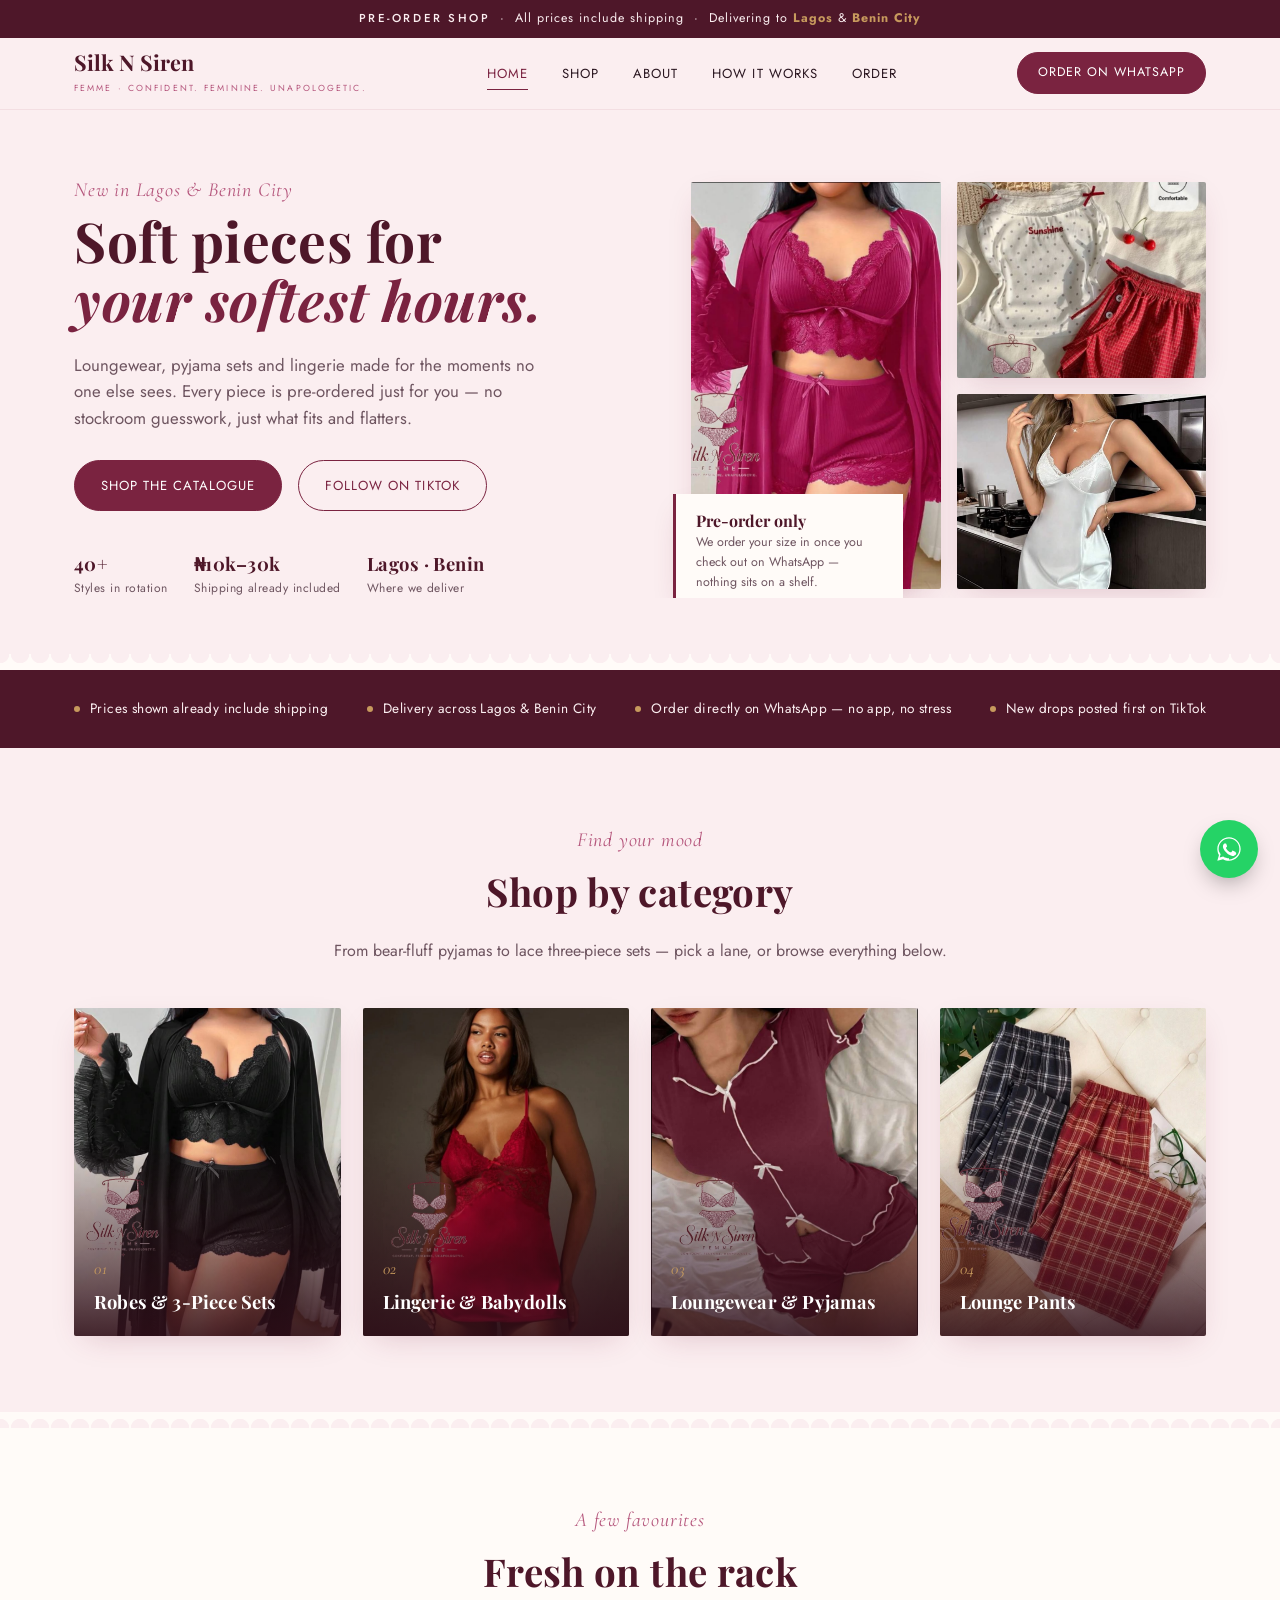
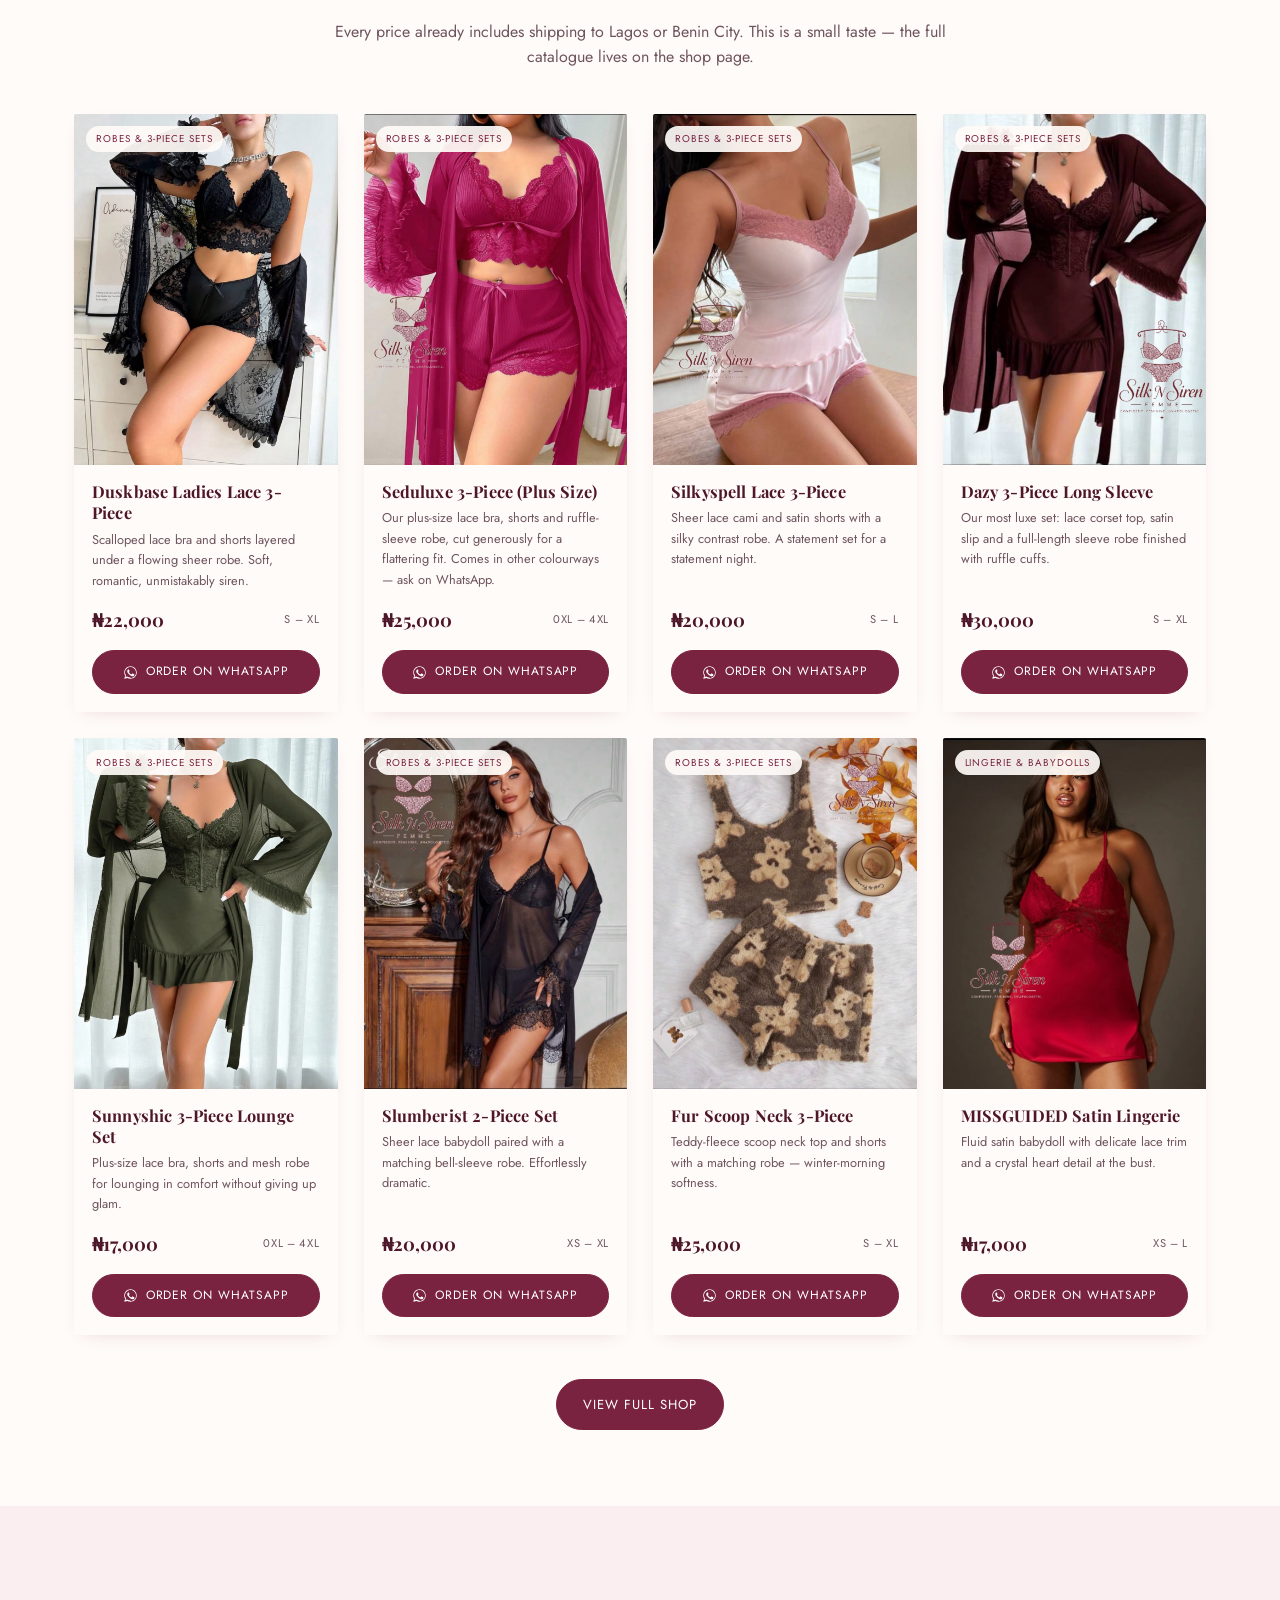
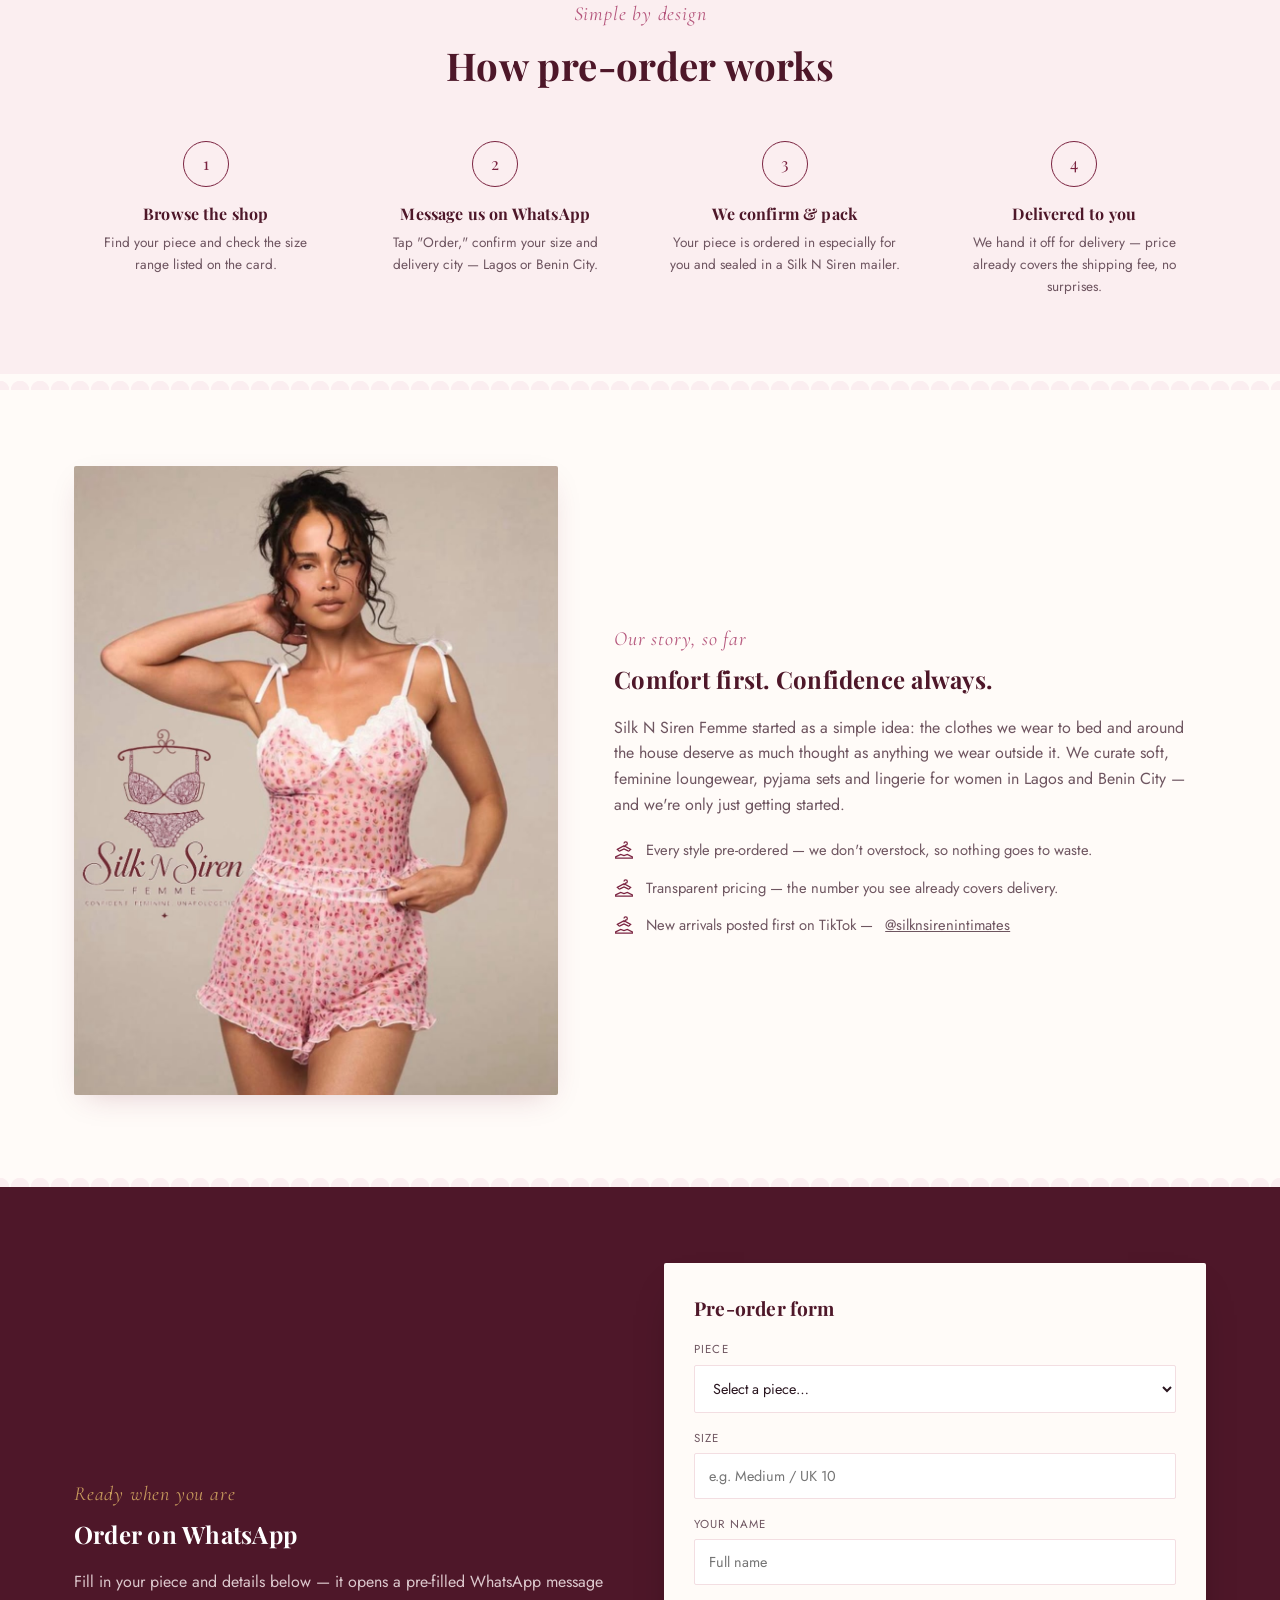
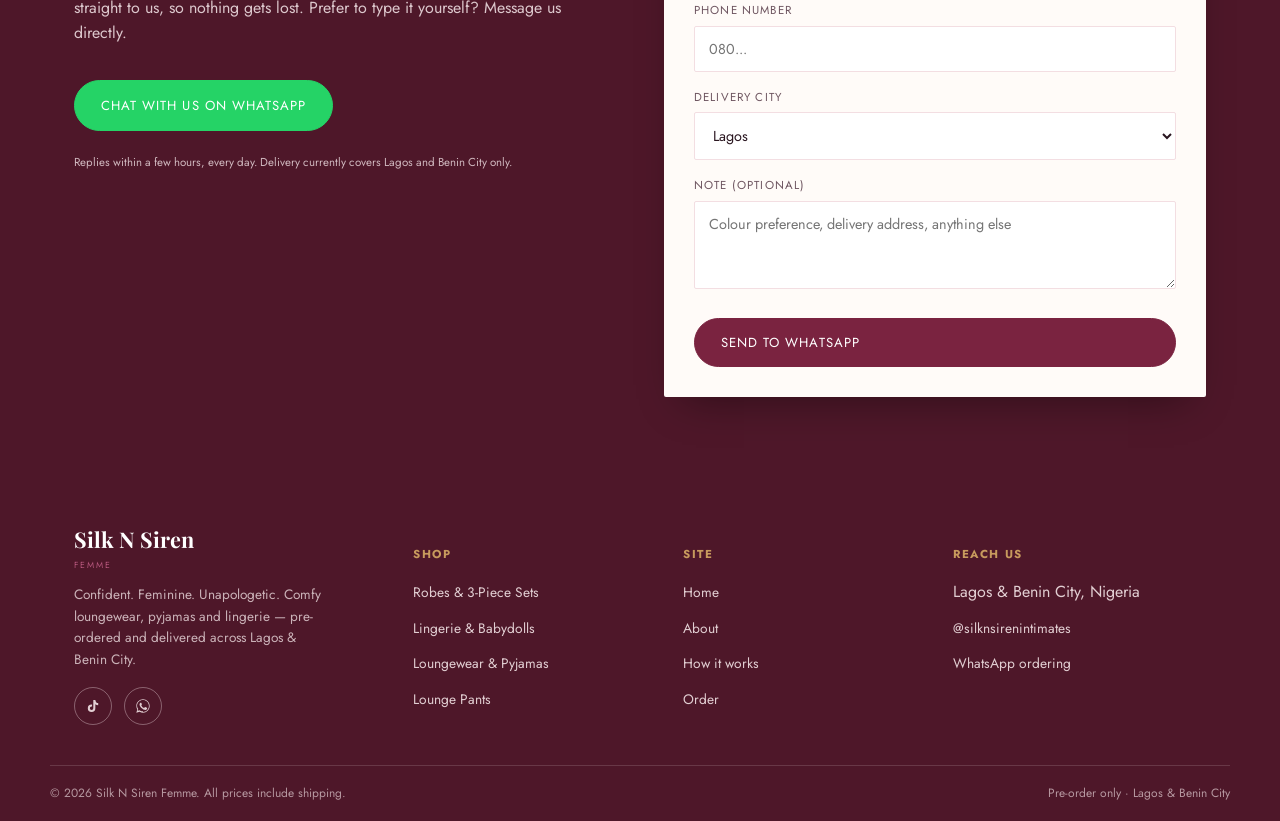
==== index.html @ eac515f8 "Add files via upload" ====
<!DOCTYPE html>
<html lang="en">
<head>
<meta charset="UTF-8">
<meta name="viewport" content="width=device-width, initial-scale=1.0">
<title>Silk N Siren Femme — Confident. Feminine. Unapologetic.</title>
<meta name="description" content="Pre-order comfy loungewear, pyjamas and lingerie, delivered across Lagos and Benin City. Prices include shipping.">
<link rel="icon" href="images/IMG-20260710-WA0148.jpg">
<link rel="stylesheet" href="styles.css">
</head>
<body>

<div class="notice-bar">
  <span class="tracked">Pre-order shop</span> &nbsp;·&nbsp; All prices include shipping &nbsp;·&nbsp; Delivering to <b>Lagos</b> &amp; <b>Benin City</b>
</div>

<header class="site">
  <nav class="nav">
    <a href="#home" class="brand">
      <span>
        <span class="brand-word">Silk N Siren</span>
        <span class="brand-sub">FEMME · CONFIDENT. FEMININE. UNAPOLOGETIC.</span>
      </span>
    </a>
    <button class="nav-toggle" id="nav-toggle" aria-label="Toggle menu">&#9776;</button>
    <div class="nav-links" id="nav-links">
      <a href="#home" class="active">Home</a>
      <a href="shop.html">Shop</a>
      <a href="#about">About</a>
      <a href="#how-it-works">How it works</a>
      <a href="#order">Order</a>
    </div>
    <a class="nav-cta" href="#order">Order on WhatsApp</a>
  </nav>
</header>

<main>

  <!-- ============ HERO ============ -->
  <section class="hero" id="home">
    <div class="container hero-grid">
      <div>
        <span class="eyebrow">New in Lagos &amp; Benin City</span>
        <h1>Soft pieces for<br><em>your softest hours.</em></h1>
        <p class="lede">Loungewear, pyjama sets and lingerie made for the moments no one else sees. Every piece is pre-ordered just for you — no stockroom guesswork, just what fits and flatters.</p>
        <div class="hero-ctas">
          <a href="shop.html" class="btn btn-primary">Shop the catalogue</a>
          <a href="https://www.tiktok.com/@silknsirenintimates" target="_blank" rel="noopener" class="btn btn-ghost">Follow on TikTok</a>
        </div>
        <div class="hero-badges">
          <div><strong>40+</strong>Styles in rotation</div>
          <div><strong>₦10k–30k</strong>Shipping already included</div>
          <div><strong>Lagos · Benin</strong>Where we deliver</div>
        </div>
      </div>
      <div class="hero-collage">
        <img class="tall" src="images/IMG-20260710-WA0076.jpg" alt="Silk N Siren Femme lace three-piece set">
        <img class="short" src="images/IMG-20260710-WA0086.jpg" alt="Cherry two-piece pyjama set">
        <img class="short" src="images/61082.jpg" alt="Satin lace babydoll">
        <div class="hero-tag"><b>Pre-order only</b>We order your size in once you check out on WhatsApp — nothing sits on a shelf.</div>
      </div>
    </div>
  </section>

  <div class="scallop on-cream" style="margin-top:56px;"></div>

  <!-- ============ TRUST STRIP ============ -->
  <div class="strip">
    <div class="container">
      <div class="strip-item"><span class="dot"></span> Prices shown already include shipping</div>
      <div class="strip-item"><span class="dot"></span> Delivery across Lagos &amp; Benin City</div>
      <div class="strip-item"><span class="dot"></span> Order directly on WhatsApp — no app, no stress</div>
      <div class="strip-item"><span class="dot"></span> New drops posted first on TikTok</div>
    </div>
  </div>

  <!-- ============ CATEGORY GRID ============ -->
  <section id="categories">
    <div class="container">
      <div class="section-head">
        <span class="eyebrow">Find your mood</span>
        <h2>Shop by category</h2>
        <p>From bear-fluff pyjamas to lace three-piece sets — pick a lane, or browse everything below.</p>
      </div>
      <div class="cat-grid">
        <a class="cat-card" href="shop.html#Robes%20%26%203-Piece%20Sets">
          <img src="images/IMG-20260710-WA0074.jpg" alt="Robes and three-piece sets">
          <div class="cat-card-label"><span class="eyebrow">01</span><h3>Robes &amp; 3-Piece Sets</h3></div>
        </a>
        <a class="cat-card" href="shop.html#Lingerie%20%26%20Babydolls">
          <img src="images/61079.jpg" alt="Lingerie and babydolls">
          <div class="cat-card-label"><span class="eyebrow">02</span><h3>Lingerie &amp; Babydolls</h3></div>
        </a>
        <a class="cat-card" href="shop.html#Loungewear%20%26%20Pyjama%20Sets">
          <img src="images/IMG-20260710-WA0132.jpg" alt="Loungewear and pyjama sets">
          <div class="cat-card-label"><span class="eyebrow">03</span><h3>Loungewear &amp; Pyjamas</h3></div>
        </a>
        <a class="cat-card" href="shop.html#Lounge%20Pants">
          <img src="images/IMG-20260710-WA0119.jpg" alt="Lounge pants">
          <div class="cat-card-label"><span class="eyebrow">04</span><h3>Lounge Pants</h3></div>
        </a>
      </div>
    </div>
  </section>

  <div class="scallop on-cream flip"></div>

  <!-- ============ SHOP PREVIEW ============ -->
  <section id="shop" style="background:var(--cream);">
    <div class="container">
      <div class="section-head">
        <span class="eyebrow">A few favourites</span>
        <h2>Fresh on the rack</h2>
        <p>Every price already includes shipping to Lagos or Benin City. This is a small taste — the full catalogue lives on the shop page.</p>
      </div>
      <div class="grid" id="shop-grid" data-limit="8"></div>
      <div style="text-align:center; margin-top:44px;">
        <a href="shop.html" class="btn btn-primary">View full shop</a>
      </div>
    </div>
  </section>

  <div class="scallop on-blush"></div>

  <!-- ============ HOW IT WORKS ============ -->
  <section id="how-it-works">
    <div class="container">
      <div class="section-head">
        <span class="eyebrow">Simple by design</span>
        <h2>How pre-order works</h2>
      </div>
      <div class="steps">
        <div class="step">
          <div class="step-num">1</div>
          <h3>Browse the shop</h3>
          <p>Find your piece and check the size range listed on the card.</p>
        </div>
        <div class="step">
          <div class="step-num">2</div>
          <h3>Message us on WhatsApp</h3>
          <p>Tap "Order," confirm your size and delivery city — Lagos or Benin City.</p>
        </div>
        <div class="step">
          <div class="step-num">3</div>
          <h3>We confirm &amp; pack</h3>
          <p>Your piece is ordered in especially for you and sealed in a Silk N Siren mailer.</p>
        </div>
        <div class="step">
          <div class="step-num">4</div>
          <h3>Delivered to you</h3>
          <p>We hand it off for delivery — price already covers the shipping fee, no surprises.</p>
        </div>
      </div>
    </div>
  </section>

  <div class="scallop on-cream flip"></div>

  <!-- ============ ABOUT ============ -->
  <section id="about" style="background:var(--cream);">
    <div class="container about-grid">
      <img src="images/IMG-20260710-WA0088.jpg" alt="Silk N Siren Femme model">
      <div>
        <span class="eyebrow">Our story, so far</span>
        <h2>Comfort first. Confidence always.</h2>
        <p style="color:var(--ink-soft);">Silk N Siren Femme started as a simple idea: the clothes we wear to bed and around the house deserve as much thought as anything we wear outside it. We curate soft, feminine loungewear, pyjama sets and lingerie for women in Lagos and Benin City — and we're only just getting started.</p>
        <ul class="about-list">
          <li><svg class="hanger" viewBox="0 0 24 24" fill="none" stroke="currentColor" stroke-width="1.5"><path d="M12 3a2 2 0 1 1 2 2c0 1-2 1.2-2 2.4M4 10l8-4.4L20 10l-1.6 1.6c-.4.4-1 .5-1.5.3L12 9.5l-4.9 2.4c-.5.2-1.1.1-1.5-.3L4 10Z"/><path d="M2 19l6-3 4 1.4L16 16l6 3v1.5H2Z"/></svg>Every style pre-ordered — we don't overstock, so nothing goes to waste.</li>
          <li><svg class="hanger" viewBox="0 0 24 24" fill="none" stroke="currentColor" stroke-width="1.5"><path d="M12 3a2 2 0 1 1 2 2c0 1-2 1.2-2 2.4M4 10l8-4.4L20 10l-1.6 1.6c-.4.4-1 .5-1.5.3L12 9.5l-4.9 2.4c-.5.2-1.1.1-1.5-.3L4 10Z"/><path d="M2 19l6-3 4 1.4L16 16l6 3v1.5H2Z"/></svg>Transparent pricing — the number you see already covers delivery.</li>
          <li><svg class="hanger" viewBox="0 0 24 24" fill="none" stroke="currentColor" stroke-width="1.5"><path d="M12 3a2 2 0 1 1 2 2c0 1-2 1.2-2 2.4M4 10l8-4.4L20 10l-1.6 1.6c-.4.4-1 .5-1.5.3L12 9.5l-4.9 2.4c-.5.2-1.1.1-1.5-.3L4 10Z"/><path d="M2 19l6-3 4 1.4L16 16l6 3v1.5H2Z"/></svg>New arrivals posted first on TikTok — <a href="https://www.tiktok.com/@silknsirenintimates" target="_blank" rel="noopener" style="text-decoration:underline;">@silknsirenintimates</a></li>
        </ul>
      </div>
    </div>
  </section>

  <div class="scallop on-cream flip"></div>

  <!-- ============ ORDER / WHATSAPP ============ -->
  <section id="order" class="order-section">
    <div class="container order-grid">
      <div>
        <span class="eyebrow">Ready when you are</span>
        <h2>Order on WhatsApp</h2>
        <p>Fill in your piece and details below — it opens a pre-filled WhatsApp message straight to us, so nothing gets lost. Prefer to type it yourself? Message us directly.</p>
        <a class="btn btn-primary" style="margin-top:18px; background:#25D366; border-color:#25D366;" target="_blank" rel="noopener" href="#order" data-wa-cta>Chat with us on WhatsApp</a>
        <p class="order-note" style="color:rgba(251,238,240,.75); margin-top:22px;">Replies within a few hours, every day. Delivery currently covers Lagos and Benin City only.</p>
      </div>

      <div class="order-card">
        <h3>Pre-order form</h3>
        <form id="order-form" class="order-form">
          <label for="order-product">Piece</label>
          <select id="order-product" name="product"></select>

          <label for="order-size">Size</label>
          <input type="text" id="order-size" name="size" placeholder="e.g. Medium / UK 10">

          <label for="order-name">Your name</label>
          <input type="text" id="order-name" name="name" placeholder="Full name" required>

          <label for="order-phone">Phone number</label>
          <input type="tel" id="order-phone" name="phone" placeholder="080..." required>

          <label for="order-city">Delivery city</label>
          <select id="order-city" name="city">
            <option value="Lagos">Lagos</option>
            <option value="Benin City">Benin City</option>
          </select>

          <label for="order-note">Note (optional)</label>
          <textarea id="order-note" name="note" placeholder="Colour preference, delivery address, anything else"></textarea>

          <button type="submit" class="btn btn-primary">Send to WhatsApp</button>
        </form>
      </div>
    </div>
  </section>

</main>

<footer>
  <div class="container footer-grid">
    <div class="footer-brand">
      <span class="brand-word">Silk N Siren</span>
      <span class="brand-sub">FEMME</span>
      <p>Confident. Feminine. Unapologetic. Comfy loungewear, pyjamas and lingerie — pre-ordered and delivered across Lagos &amp; Benin City.</p>
      <div class="social-row">
        <a href="https://www.tiktok.com/@silknsirenintimates" target="_blank" rel="noopener" aria-label="TikTok">
          <svg width="16" height="16" viewBox="0 0 24 24" fill="currentColor"><path d="M16.6 5.82s.51.5 0 0A4.278 4.278 0 0 1 15.54 3h-3.09v12.4a2.59 2.59 0 1 1-2.59-2.59c.26 0 .51.03.75.1V9.79a5.7 5.7 0 0 0-.75-.05A5.65 5.65 0 0 0 4.21 15.39 5.65 5.65 0 0 0 9.86 21a5.65 5.65 0 0 0 5.65-5.61V9.4a7.325 7.325 0 0 0 4.28 1.37V7.68s-2.4.13-3.19-1.86z"/></svg>
        </a>
        <a href="#order" aria-label="WhatsApp">
          <svg width="16" height="16" viewBox="0 0 24 24" fill="currentColor"><path d="M17.5 14.4c-.3-.1-1.7-.8-2-1-.3-.1-.5-.1-.6.1-.2.3-.7 1-.9 1.2-.2.2-.3.2-.6.1-.3-.1-1.2-.4-2.3-1.4-.9-.8-1.4-1.7-1.6-2-.2-.3 0-.5.1-.6.1-.1.3-.3.4-.5.1-.1.2-.3.3-.4.1-.2 0-.4 0-.5C10.2 9.2 9.8 8 9.6 7.6c-.2-.4-.4-.4-.6-.4h-.5c-.2 0-.5.1-.7.3-.3.3-1 1-1 2.4s1 2.8 1.1 3c.1.2 2 3 4.8 4.3.7.3 1.2.5 1.6.6.7.2 1.3.2 1.8.1.5-.1 1.7-.7 1.9-1.3.2-.6.2-1.1.2-1.2-.1-.1-.3-.2-.5-.3z"/><path d="M12 2C6.5 2 2 6.5 2 12c0 1.9.5 3.6 1.4 5.2L2 22l4.9-1.3C8.4 21.6 10.1 22 12 22c5.5 0 10-4.5 10-10S17.5 2 12 2zm0 18c-1.7 0-3.3-.5-4.7-1.3l-.3-.2-3 .8.8-2.9-.2-.3C3.6 14.7 3.1 13.4 3.1 12c0-4.9 4-8.9 8.9-8.9s8.9 4 8.9 8.9-4 8.9-8.9 8.9z"/></svg>
        </a>
      </div>
    </div>
    <div>
      <h4>Shop</h4>
      <ul>
        <li><a href="shop.html#Robes%20%26%203-Piece%20Sets">Robes &amp; 3-Piece Sets</a></li>
        <li><a href="shop.html#Lingerie%20%26%20Babydolls">Lingerie &amp; Babydolls</a></li>
        <li><a href="shop.html#Loungewear%20%26%20Pyjama%20Sets">Loungewear &amp; Pyjamas</a></li>
        <li><a href="shop.html#Lounge%20Pants">Lounge Pants</a></li>
      </ul>
    </div>
    <div>
      <h4>Site</h4>
      <ul>
        <li><a href="#home">Home</a></li>
        <li><a href="#about">About</a></li>
        <li><a href="#how-it-works">How it works</a></li>
        <li><a href="#order">Order</a></li>
      </ul>
    </div>
    <div>
      <h4>Reach us</h4>
      <ul>
        <li>Lagos &amp; Benin City, Nigeria</li>
        <li><a href="https://www.tiktok.com/@silknsirenintimates" target="_blank" rel="noopener">@silknsirenintimates</a></li>
        <li><a href="#order">WhatsApp ordering</a></li>
      </ul>
    </div>
  </div>
  <div class="container footer-bottom">
    <span>© <span class="year"></span> Silk N Siren Femme. All prices include shipping.</span>
    <span>Pre-order only · Lagos &amp; Benin City</span>
  </div>
</footer>

<a class="wa-float" href="#order" target="_blank" rel="noopener" aria-label="Chat on WhatsApp" id="wa-float" data-wa-cta>
  <svg viewBox="0 0 24 24" fill="currentColor"><path d="M17.5 14.4c-.3-.1-1.7-.8-2-1-.3-.1-.5-.1-.6.1-.2.3-.7 1-.9 1.2-.2.2-.3.2-.6.1-.3-.1-1.2-.4-2.3-1.4-.9-.8-1.4-1.7-1.6-2-.2-.3 0-.5.1-.6.1-.1.3-.3.4-.5.1-.1.2-.3.3-.4.1-.2 0-.4 0-.5C10.2 9.2 9.8 8 9.6 7.6c-.2-.4-.4-.4-.6-.4h-.5c-.2 0-.5.1-.7.3-.3.3-1 1-1 2.4s1 2.8 1.1 3c.1.2 2 3 4.8 4.3.7.3 1.2.5 1.6.6.7.2 1.3.2 1.8.1.5-.1 1.7-.7 1.9-1.3.2-.6.2-1.1.2-1.2-.1-.1-.3-.2-.5-.3z"/><path d="M12 2C6.5 2 2 6.5 2 12c0 1.9.5 3.6 1.4 5.2L2 22l4.9-1.3C8.4 21.6 10.1 22 12 22c5.5 0 10-4.5 10-10S17.5 2 12 2zm0 18c-1.7 0-3.3-.5-4.7-1.3l-.3-.2-3 .8.8-2.9-.2-.3C3.6 14.7 3.1 13.4 3.1 12c0-4.9 4-8.9 8.9-8.9s8.9 4 8.9 8.9-4 8.9-8.9 8.9z"/></svg>
</a>

<script src="data.js"></script>
<script src="script.js"></script>
</body>
</html>
---- styles.css ----
/* ===========================================================
   Silk N Siren Femme — Design tokens
   Colour:  --wine (deep brand burgundy), --wine-light (accent),
            --blush (page bg), --cream (card bg), --ink (text)
   Type:    'Playfair Display' (serif display), 'Jost' (sans body),
            'Cormorant Garamond' italic (eyebrow / accent)
   Signature: scalloped lace-edge divider + hanger bullet, echoing
              the lace trim on the garments themselves.
   =========================================================== */

@import url('https://fonts.googleapis.com/css2?family=Playfair+Display:ital,wght@0,500;0,600;0,700;1,500&family=Cormorant+Garamond:ital@1&family=Jost:wght@300;400;500;600&display=swap');

:root{
  --wine: #7A2340;
  --wine-deep: #4E1729;
  --wine-light: #B5567C;
  --blush: #FBEEF0;
  --blush-deep: #F3DEE2;
  --cream: #FFFBF8;
  --ink: #2A1620;
  --ink-soft: #6E5560;
  --gold: #C79A5D;
  --radius: 2px;
  --shadow: 0 10px 30px -12px rgba(122,35,64,0.25);
}

*{box-sizing:border-box;}
html{scroll-behavior:smooth;}
body{
  margin:0;
  background:var(--blush);
  color:var(--ink);
  font-family:'Jost', sans-serif;
  font-weight:400;
  line-height:1.6;
  -webkit-font-smoothing:antialiased;
}

h1,h2,h3,.serif{
  font-family:'Playfair Display', serif;
  color:var(--wine-deep);
  margin:0 0 .4em;
  letter-spacing:.01em;
}

.eyebrow{
  font-family:'Cormorant Garamond', serif;
  font-style:italic;
  font-size:1.25rem;
  color:var(--wine-light);
  letter-spacing:.04em;
  margin-bottom:.25em;
  display:block;
}

.tracked{
  text-transform:uppercase;
  letter-spacing:.22em;
  font-size:.72rem;
  font-weight:500;
}

a{color:inherit;text-decoration:none;}
img{max-width:100%;display:block;}
button{font-family:inherit;cursor:pointer;}

.container{
  max-width:1180px;
  margin:0 auto;
  padding:0 24px;
}

/* -------------------- scalloped divider (signature element) -------------------- */
.scallop{
  width:100%;
  height:16px;
  background-image: radial-gradient(circle at 10px 0, transparent 9px, var(--wine) 9.5px);
  background-size: 20px 20px;
  background-repeat: repeat-x;
  background-position: center top;
}
.scallop.flip{transform:rotate(180deg);}
.scallop.on-blush{background-image: radial-gradient(circle at 10px 0, transparent 9px, var(--blush) 9.5px);}
.scallop.on-cream{background-image: radial-gradient(circle at 10px 0, transparent 9px, var(--cream) 9.5px);}
.scallop.on-wine{background-image: radial-gradient(circle at 10px 0, transparent 9px, var(--wine-deep) 9.5px);}

/* -------------------- top notice bar -------------------- */
.notice-bar{
  background:var(--wine-deep);
  color:var(--blush);
  text-align:center;
  padding:9px 16px;
  font-size:.78rem;
  letter-spacing:.08em;
}
.notice-bar b{color:var(--gold);}

/* -------------------- nav -------------------- */
header.site{
  position:sticky; top:0; z-index:50;
  background:rgba(251,238,240,0.92);
  backdrop-filter: blur(8px);
  border-bottom:1px solid var(--blush-deep);
}
.nav{
  display:flex; align-items:center; justify-content:space-between;
  padding:14px 24px;
  max-width:1180px; margin:0 auto;
}
.brand{display:flex; align-items:center; gap:10px;}
.brand-mark{width:38px;height:38px;}
.brand-word{font-family:'Playfair Display', serif; font-weight:700; font-size:1.35rem; color:var(--wine-deep); line-height:1;}
.brand-sub{display:block; font-family:'Jost'; font-size:.55rem; letter-spacing:.24em; color:var(--wine-light); margin-top:2px;}

.nav-links{display:flex; gap:34px; align-items:center;}
.nav-links a{
  font-size:.82rem; letter-spacing:.08em; text-transform:uppercase;
  color:var(--ink); position:relative; padding:4px 0;
}
.nav-links a::after{
  content:""; position:absolute; left:0; bottom:-2px; width:0; height:1px;
  background:var(--wine); transition:width .25s ease;
}
.nav-links a:hover::after,.nav-links a.active::after{width:100%;}
.nav-links a.active{color:var(--wine);}

.nav-cta{
  background:var(--wine); color:#fff; padding:10px 20px;
  border-radius:999px; font-size:.78rem; letter-spacing:.08em; text-transform:uppercase;
  border:1px solid var(--wine); transition:background .2s, color .2s;
}
.nav-cta:hover{background:var(--wine-deep);}

.nav-toggle{display:none; background:none; border:0; font-size:1.5rem; color:var(--wine-deep);}

@media (max-width:900px){
  .nav-links{
    position:fixed; inset:64px 0 auto 0; background:var(--cream);
    flex-direction:column; padding:24px; gap:18px;
    box-shadow:0 12px 24px -12px rgba(0,0,0,.2);
    transform:translateY(-130%); transition:transform .3s ease; border-bottom:1px solid var(--blush-deep);
  }
  .nav-links.open{transform:translateY(0);}
  .nav-cta{display:none;}
  .nav-toggle{display:block;}
}

/* -------------------- hero -------------------- */
.hero{
  position:relative;
  padding:64px 0 0;
  overflow:hidden;
}
.hero-grid{
  display:grid; grid-template-columns:1.05fr .95fr; gap:48px; align-items:center;
}
.hero h1{
  font-size:clamp(2.4rem, 4.3vw, 3.6rem);
  line-height:1.08;
}
.hero h1 em{color:var(--wine); font-style:italic;}
.hero p.lede{
  color:var(--ink-soft); font-size:1.05rem; max-width:46ch; margin:18px 0 28px;
}
.hero-ctas{display:flex; gap:16px; flex-wrap:wrap;}
.btn{
  display:inline-flex; align-items:center; gap:8px;
  padding:14px 26px; border-radius:999px; font-size:.82rem;
  letter-spacing:.08em; text-transform:uppercase; border:1px solid var(--wine);
  transition:all .2s ease;
}
.btn-primary{background:var(--wine); color:#fff;}
.btn-primary:hover{background:var(--wine-deep); border-color:var(--wine-deep);}
.btn-ghost{background:transparent; color:var(--wine);}
.btn-ghost:hover{background:var(--wine); color:#fff;}

.hero-badges{display:flex; gap:26px; margin-top:38px; flex-wrap:wrap;}
.hero-badges div{font-size:.75rem; color:var(--ink-soft); letter-spacing:.04em;}
.hero-badges strong{display:block; font-family:'Playfair Display'; color:var(--wine-deep); font-size:1.15rem;}

.hero-collage{
  position:relative; display:grid; grid-template-columns:1fr 1fr; gap:16px;
}
.hero-collage img{
  width:100%; height:100%; object-fit:cover; border-radius:2px;
  box-shadow:var(--shadow);
}
.hero-collage .tall{grid-row:span 2; aspect-ratio:3/4.1;}
.hero-collage .short{aspect-ratio:3/2.35;}
.hero-tag{
  position:absolute; bottom:-18px; left:-18px; background:var(--cream);
  padding:14px 20px; box-shadow:var(--shadow); max-width:230px;
  font-size:.78rem; color:var(--ink-soft); border-left:3px solid var(--wine);
}
.hero-tag b{display:block; color:var(--wine-deep); font-family:'Playfair Display'; font-size:1rem;}

/* -------------------- section shell -------------------- */
section{padding:76px 0;}
.section-head{text-align:center; max-width:640px; margin:0 auto 44px;}
.section-head h2{font-size:clamp(1.8rem,3vw,2.4rem);}
.section-head p{color:var(--ink-soft);}

/* -------------------- strip / trust bar -------------------- */
.strip{
  background:var(--wine-deep); color:var(--blush); padding:28px 0;
}
.strip .container{
  display:flex; justify-content:space-between; flex-wrap:wrap; gap:18px;
}
.strip-item{display:flex; align-items:center; gap:10px; font-size:.85rem; letter-spacing:.03em;}
.strip-item .dot{width:6px;height:6px;background:var(--gold); border-radius:50%; flex:none;}

/* -------------------- category cards (home) -------------------- */
.cat-grid{
  display:grid; grid-template-columns:repeat(4,1fr); gap:22px;
}
.cat-card{
  position:relative; border-radius:2px; overflow:hidden; aspect-ratio:3/3.7;
  box-shadow:var(--shadow);
}
.cat-card img{width:100%;height:100%;object-fit:cover; transition:transform .5s ease;}
.cat-card:hover img{transform:scale(1.06);}
.cat-card::after{
  content:""; position:absolute; inset:0;
  background:linear-gradient(180deg, rgba(78,23,41,0) 40%, rgba(46,13,24,.86) 100%);
}
.cat-card-label{
  position:absolute; left:0; right:0; bottom:0; padding:20px; z-index:2;
  color:#fff;
}
.cat-card-label .eyebrow{color:var(--gold); font-size:1.05rem;}
.cat-card-label h3{color:#fff; font-size:1.15rem; margin:0;}
@media (max-width:980px){.cat-grid{grid-template-columns:repeat(2,1fr);}}
@media (max-width:560px){.cat-grid{grid-template-columns:1fr;}}

/* -------------------- shop filters -------------------- */
.filters{
  display:flex; gap:10px; flex-wrap:wrap; justify-content:center; margin-bottom:40px;
}
.filter-chip{
  padding:10px 20px; border-radius:999px; border:1px solid var(--wine-light);
  font-size:.76rem; letter-spacing:.08em; text-transform:uppercase; color:var(--wine);
  background:transparent; transition:all .2s ease;
}
.filter-chip.active,.filter-chip:hover{background:var(--wine); color:#fff; border-color:var(--wine);}

.search-row{
  max-width:420px; margin:0 auto 34px; position:relative;
}
.search-row input{
  width:100%; padding:13px 18px; border-radius:999px; border:1px solid var(--blush-deep);
  background:var(--cream); font-family:'Jost'; font-size:.9rem; color:var(--ink);
}
.search-row input:focus{outline:2px solid var(--wine-light); outline-offset:2px;}

/* -------------------- product grid -------------------- */
.grid{
  display:grid; grid-template-columns:repeat(4,1fr); gap:26px;
}
@media (max-width:1080px){.grid{grid-template-columns:repeat(3,1fr);}}
@media (max-width:760px){.grid{grid-template-columns:repeat(2,1fr);}}
@media (max-width:480px){.grid{grid-template-columns:1fr;}}

.card{
  background:var(--cream); border-radius:2px; overflow:hidden;
  box-shadow:0 6px 18px -10px rgba(122,35,64,.22);
  display:flex; flex-direction:column;
  transition:transform .25s ease, box-shadow .25s ease;
}
.card:hover{transform:translateY(-4px); box-shadow:var(--shadow);}
.card-media{position:relative; aspect-ratio:3/4; overflow:hidden; background:var(--blush-deep);}
.card-media img{width:100%;height:100%;object-fit:cover; transition:transform .5s ease;}
.card:hover .card-media img{transform:scale(1.05);}
.card-cat{
  position:absolute; top:12px; left:12px; background:rgba(255,251,248,.92);
  color:var(--wine); font-size:.62rem; letter-spacing:.1em; text-transform:uppercase;
  padding:5px 10px; border-radius:999px;
}
.card-body{padding:16px 18px 18px; display:flex; flex-direction:column; gap:6px; flex:1;}
.card-body h3{font-size:1.02rem; margin:0; line-height:1.3;}
.card-desc{font-size:.8rem; color:var(--ink-soft); flex:1; margin:0 0 8px;}
.card-meta{display:flex; justify-content:space-between; align-items:center; margin-bottom:10px;}
.card-price{font-family:'Playfair Display'; font-weight:700; color:var(--wine-deep); font-size:1.15rem;}
.card-size{font-size:.7rem; letter-spacing:.06em; color:var(--ink-soft); text-transform:uppercase;}
.card-btn{
  display:flex; align-items:center; justify-content:center; gap:8px;
  padding:11px; border-radius:999px; background:var(--wine); color:#fff;
  font-size:.75rem; letter-spacing:.08em; text-transform:uppercase; border:1px solid var(--wine);
  transition:background .2s;
}
.card-btn:hover{background:var(--wine-deep);}
.card-btn svg{width:15px;height:15px;flex:none;}

.empty-state{
  text-align:center; padding:60px 20px; color:var(--ink-soft);
}

/* -------------------- how pre-order works -------------------- */
.steps{display:grid; grid-template-columns:repeat(4,1fr); gap:26px;}
.step{text-align:center; padding:0 12px;}
.step-num{
  width:46px;height:46px;border-radius:50%; border:1px solid var(--wine);
  display:flex; align-items:center; justify-content:center; margin:0 auto 14px;
  font-family:'Playfair Display'; color:var(--wine); font-size:1.05rem;
}
.step h3{font-size:1rem; margin-bottom:6px;}
.step p{font-size:.85rem; color:var(--ink-soft); margin:0;}
@media (max-width:820px){.steps{grid-template-columns:repeat(2,1fr); row-gap:34px;}}

/* -------------------- about -------------------- */
.about-grid{display:grid; grid-template-columns:.9fr 1.1fr; gap:56px; align-items:center;}
.about-grid img{border-radius:2px; box-shadow:var(--shadow);}
.about-list{list-style:none; margin:22px 0 0; padding:0; display:grid; gap:14px;}
.about-list li{display:flex; gap:12px; font-size:.92rem; color:var(--ink-soft);}
.about-list .hanger{flex:none; width:20px; height:20px; color:var(--wine); margin-top:2px;}
@media (max-width:900px){.about-grid{grid-template-columns:1fr;}}

/* -------------------- order / whatsapp section -------------------- */
.order-section{
  background:var(--wine-deep); color:var(--blush);
}
.order-grid{display:grid; grid-template-columns:1fr 1fr; gap:48px; align-items:center;}
.order-grid h2{color:#fff;}
.order-grid .eyebrow{color:var(--gold);}
.order-grid p{color:rgba(251,238,240,.82);}
.order-card{
  background:var(--cream); color:var(--ink); border-radius:2px; padding:30px;
  box-shadow:0 20px 40px -18px rgba(0,0,0,.4);
}
.order-card h3{color:var(--wine-deep); font-size:1.2rem;}
.order-form label{display:block; font-size:.72rem; letter-spacing:.1em; text-transform:uppercase; color:var(--ink-soft); margin:16px 0 6px;}
.order-form input, .order-form select, .order-form textarea{
  width:100%; padding:12px 14px; border:1px solid var(--blush-deep); border-radius:2px;
  font-family:'Jost'; font-size:.9rem; background:#fff; color:var(--ink);
}
.order-form textarea{min-height:88px; resize:vertical;}
.order-form input:focus, .order-form select:focus, .order-form textarea:focus{
  outline:2px solid var(--wine-light); outline-offset:1px;
}
.order-form button{width:100%; margin-top:22px;}
.order-note{font-size:.72rem; color:var(--ink-soft); margin-top:12px;}

.wa-float{
  position:fixed; bottom:22px; right:22px; z-index:60;
  width:58px;height:58px;border-radius:50%; background:#25D366; color:#fff;
  display:flex; align-items:center; justify-content:center; box-shadow:0 10px 24px -8px rgba(0,0,0,.4);
}
.wa-float svg{width:28px;height:28px;}

/* -------------------- footer -------------------- */
footer{background:var(--wine-deep); color:rgba(251,238,240,.85); padding-top:56px;}
.footer-grid{
  display:grid; grid-template-columns:1.3fr 1fr 1fr 1.1fr; gap:40px; padding-bottom:40px;
}
.footer-brand .brand-word{color:#fff;}
.footer-brand p{font-size:.85rem; color:rgba(251,238,240,.72); max-width:32ch; margin-top:12px;}
footer h4{font-family:'Jost'; font-size:.72rem; letter-spacing:.14em; text-transform:uppercase; color:var(--gold); margin-bottom:16px;}
footer ul{list-style:none; padding:0; margin:0; display:grid; gap:10px;}
footer ul a{font-size:.86rem; color:rgba(251,238,240,.85);}
footer ul a:hover{color:var(--gold);}
.social-row{display:flex; gap:12px; margin-top:16px;}
.social-row a{
  width:38px;height:38px;border-radius:50%; border:1px solid rgba(251,238,240,.35);
  display:flex; align-items:center; justify-content:center;
}
.social-row a:hover{border-color:var(--gold); color:var(--gold);}
.footer-bottom{
  border-top:1px solid rgba(251,238,240,.15); padding:18px 0; font-size:.75rem;
  display:flex; justify-content:space-between; flex-wrap:wrap; gap:10px; color:rgba(251,238,240,.6);
}
@media (max-width:900px){.footer-grid{grid-template-columns:1fr 1fr;}}
@media (max-width:560px){.footer-grid{grid-template-columns:1fr;}}

/* -------------------- misc pages: about/contact hero -------------------- */
.page-hero{
  padding:52px 0 40px; text-align:center; background:var(--blush-deep);
}
.page-hero .eyebrow{justify-content:center; display:flex;}

/* -------------------- utilities -------------------- */
.mt-0{margin-top:0;}
.hidden{display:none !important;}
:focus-visible{outline:2px solid var(--wine); outline-offset:2px;}

@media (prefers-reduced-motion: reduce){
  *{animation-duration:0.01ms !important; transition-duration:0.01ms !important;}
}

@media (max-width:900px){
  .hero-grid{grid-template-columns:1fr;}
  .hero-collage{order:-1;}
  .order-grid{grid-template-columns:1fr;}
  .steps{row-gap:30px;}
}
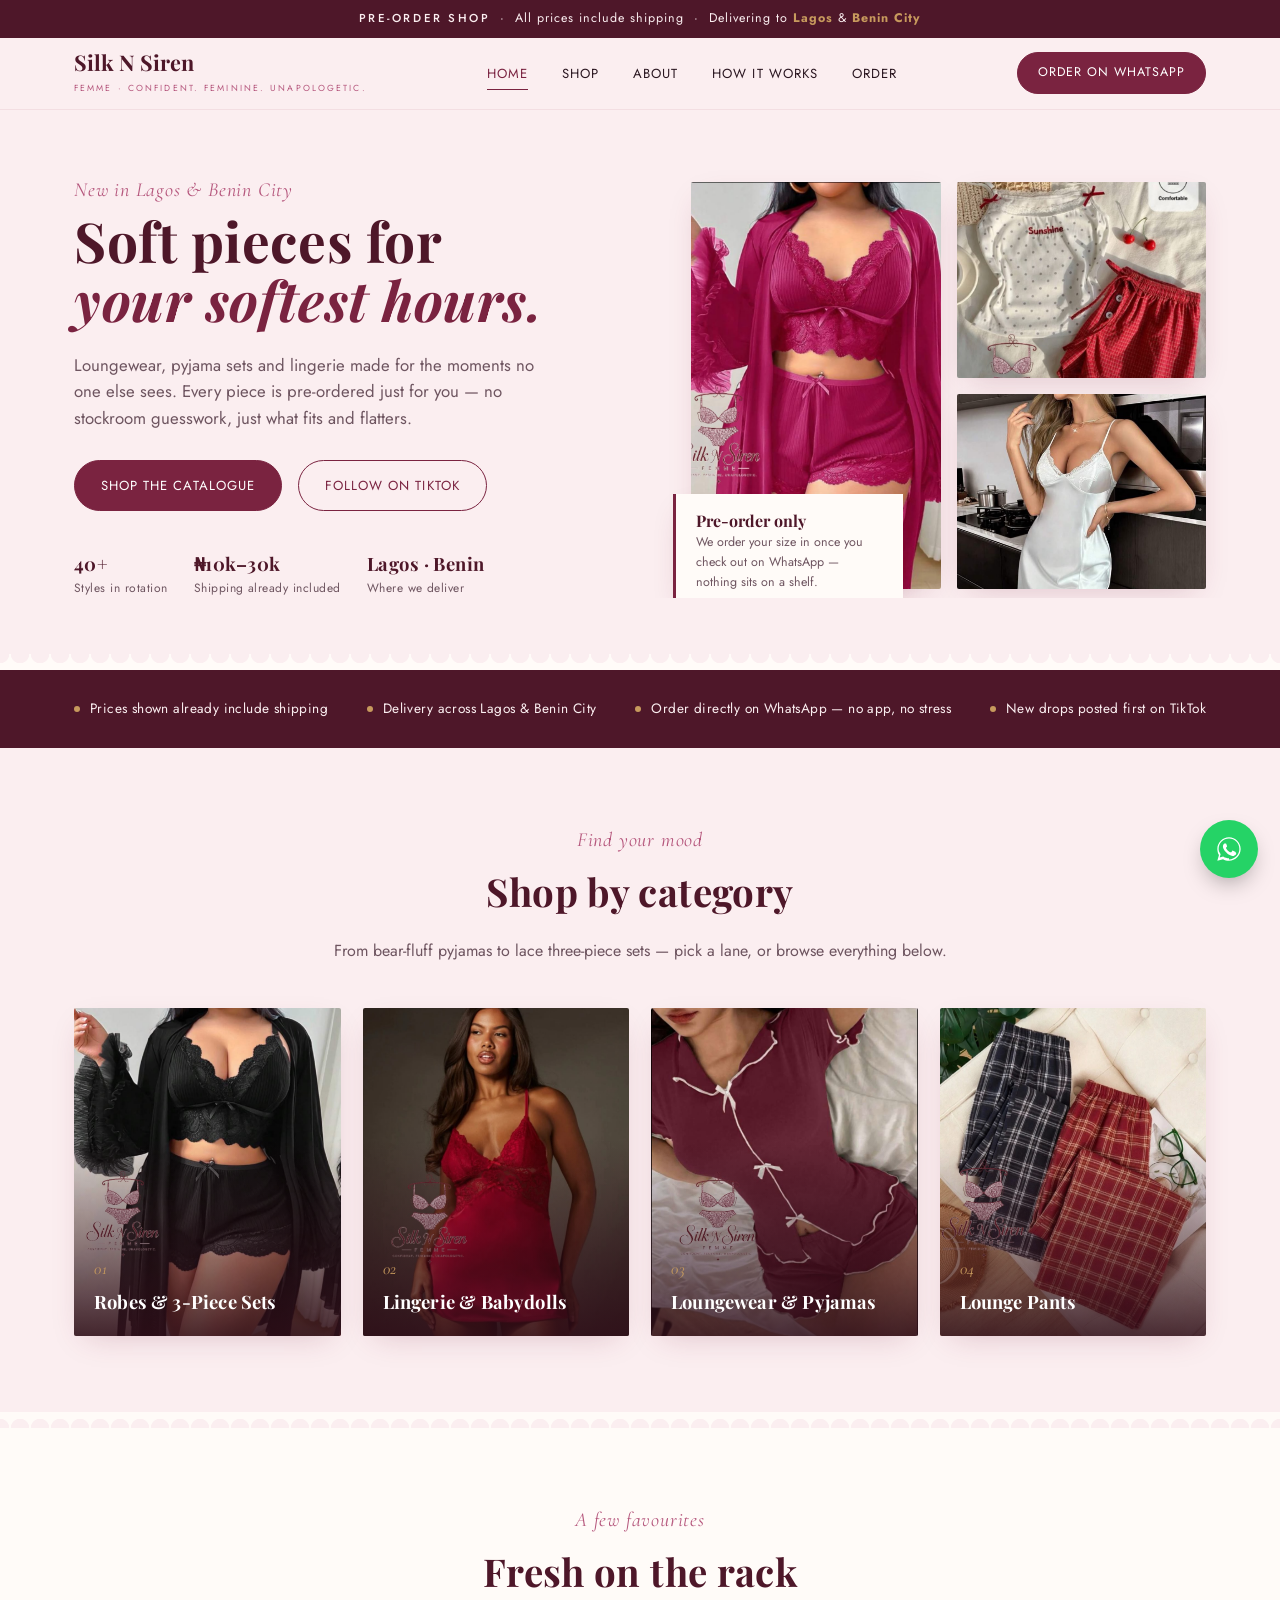
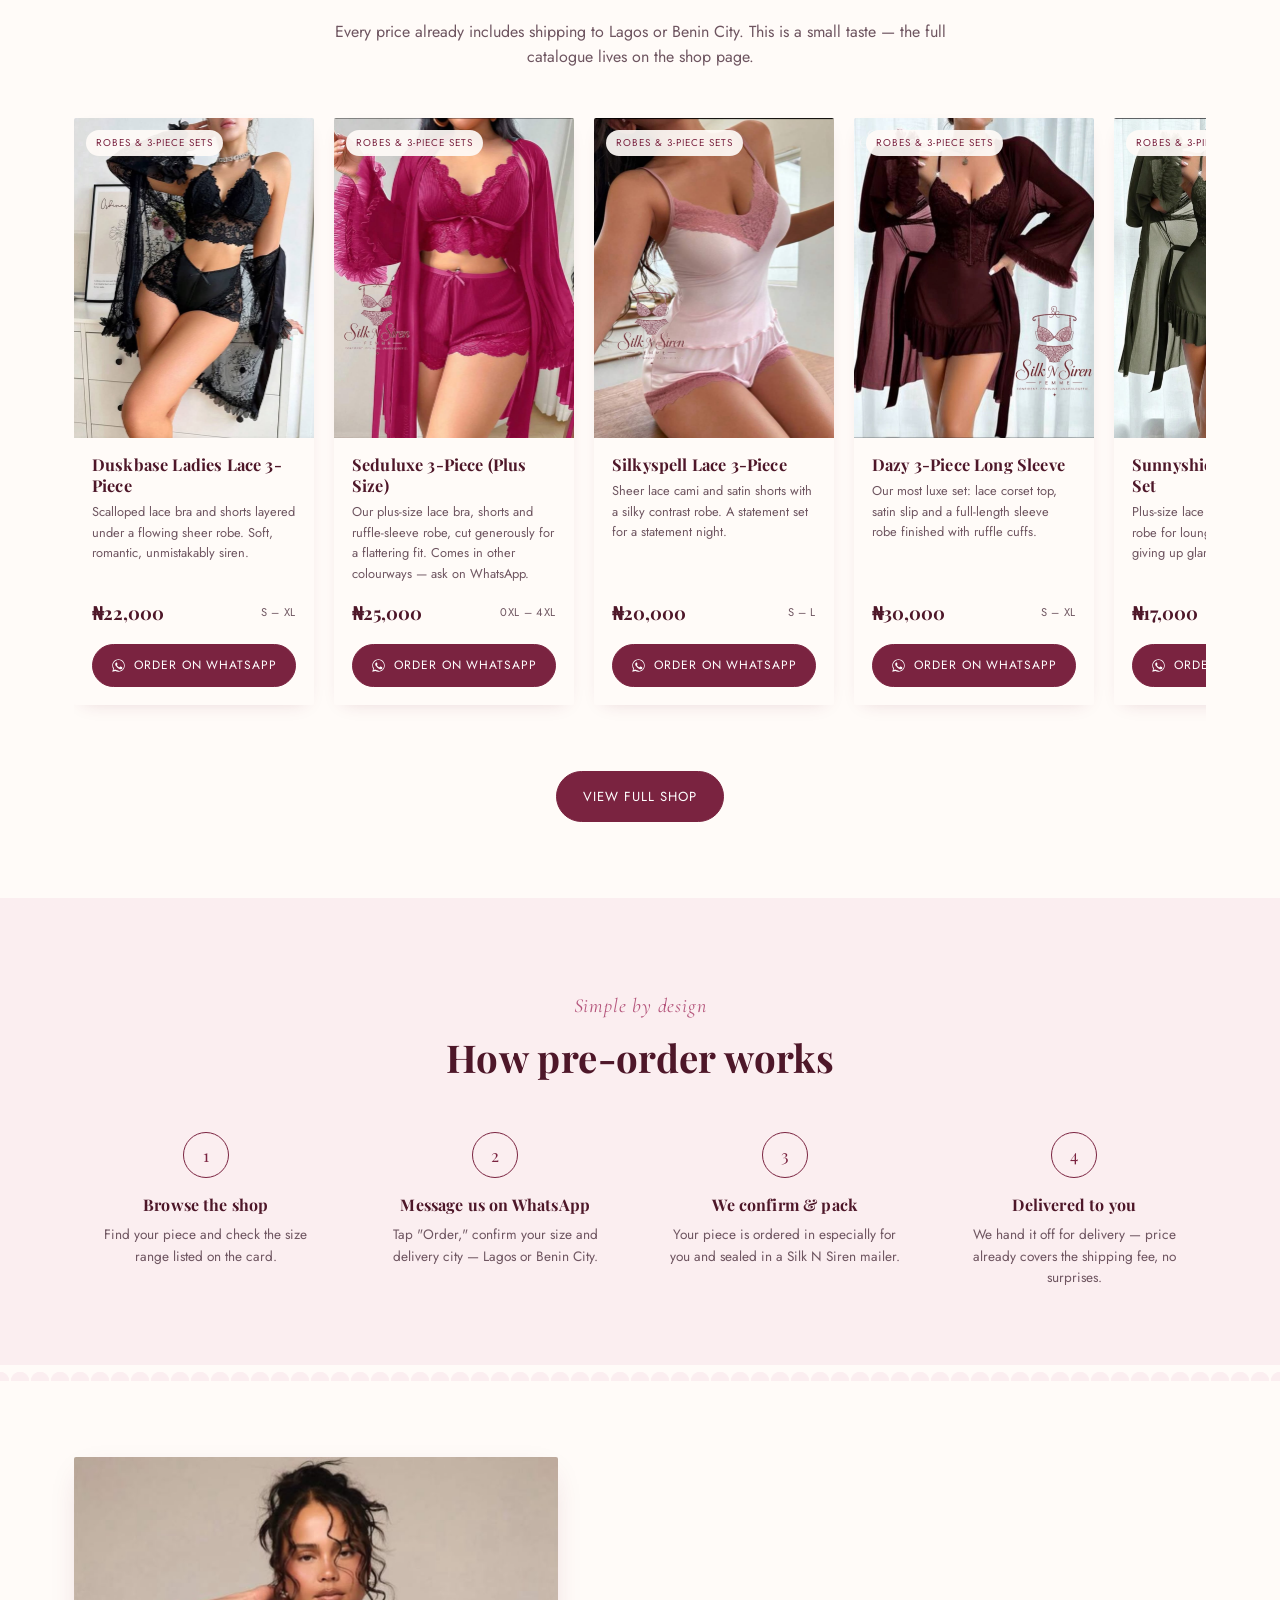
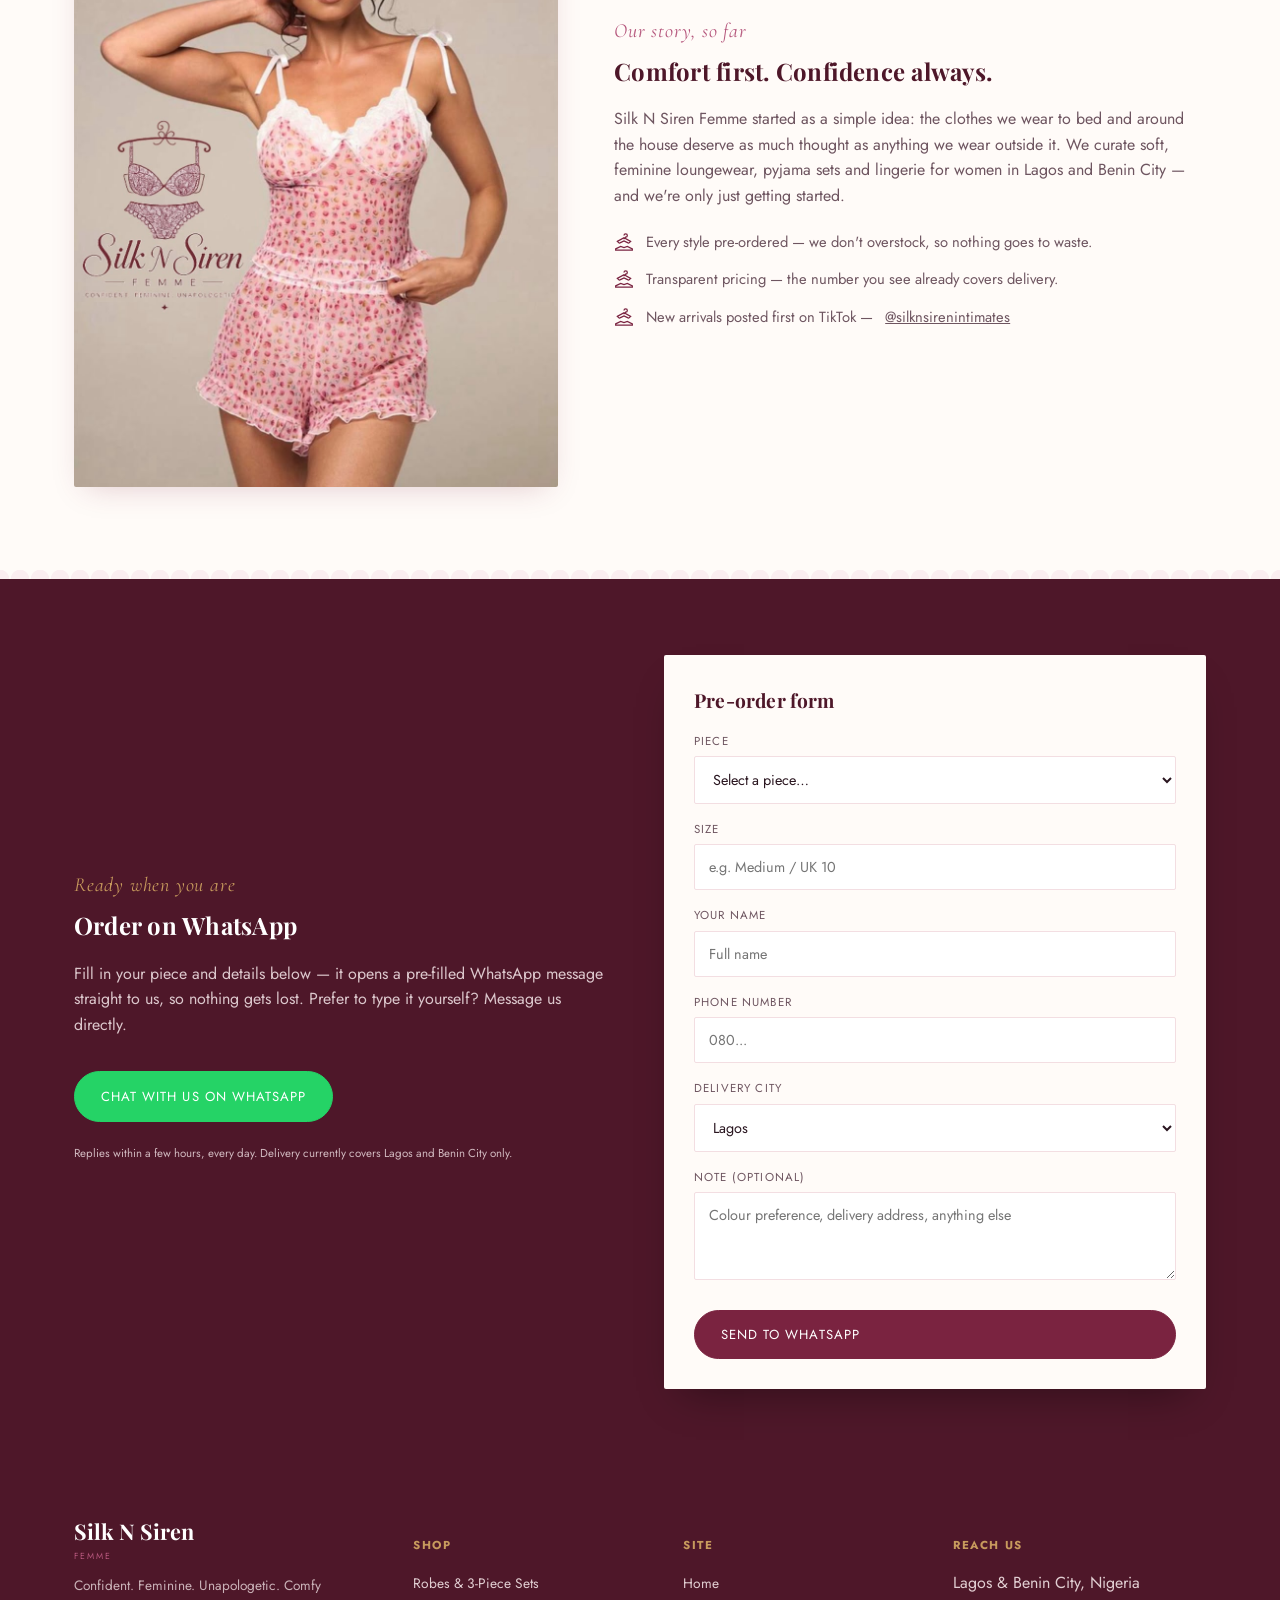
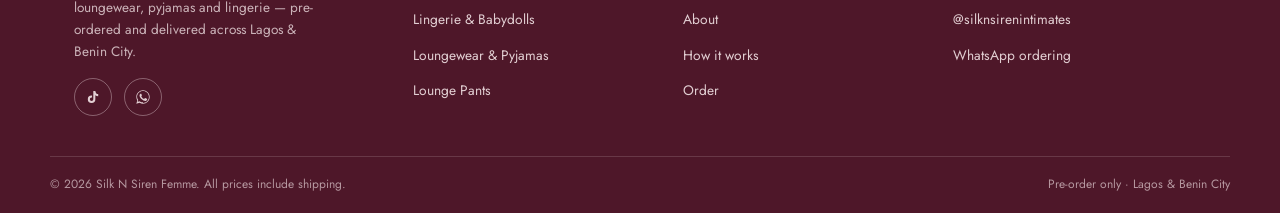
==== commit 91cffa25: "Add files via upload" ====
--- a/index.html
+++ b/index.html
@@ -113,7 +113,7 @@
         <h2>Fresh on the rack</h2>
         <p>Every price already includes shipping to Lagos or Benin City. This is a small taste — the full catalogue lives on the shop page.</p>
       </div>
-      <div class="grid" id="shop-grid" data-limit="8"></div>
+      <div class="catalogue-root" id="shop-grid" data-limit="8"></div>
       <div style="text-align:center; margin-top:44px;">
         <a href="shop.html" class="btn btn-primary">View full shop</a>
       </div>
--- a/styles.css
+++ b/styles.css
@@ -253,13 +253,41 @@
 }
 .search-row input:focus{outline:2px solid var(--wine-light); outline-offset:2px;}
 
-/* -------------------- product grid -------------------- */
-.grid{
-  display:grid; grid-template-columns:repeat(4,1fr); gap:26px;
-}
-@media (max-width:1080px){.grid{grid-template-columns:repeat(3,1fr);}}
-@media (max-width:760px){.grid{grid-template-columns:repeat(2,1fr);}}
-@media (max-width:480px){.grid{grid-template-columns:1fr;}}
+/* -------------------- catalogue: horizontal scroll rows -------------------- */
+.catalogue-root{display:flex; flex-direction:column;}
+.category-block{margin-bottom:52px;}
+.category-block:last-child{margin-bottom:0;}
+.category-block-head{
+  display:flex; align-items:baseline; justify-content:space-between; gap:16px;
+  margin-bottom:18px; flex-wrap:wrap;
+}
+.category-block-head h3{font-size:1.3rem; margin:0;}
+.cat-count{font-size:.72rem; letter-spacing:.08em; text-transform:uppercase; color:var(--ink-soft);}
+.scroll-arrows{display:flex; gap:8px;}
+.scroll-arrow{
+  width:34px; height:34px; border-radius:50%; border:1px solid var(--wine-light);
+  background:var(--cream); display:flex; align-items:center; justify-content:center;
+  color:var(--wine); flex:none; padding:0;
+}
+.scroll-arrow svg{width:16px; height:16px;}
+.scroll-arrow:hover{background:var(--wine); color:#fff;}
+
+.scroll-row{
+  display:flex; gap:20px; overflow-x:auto; padding:4px 4px 22px;
+  scroll-snap-type:x proximity; scroll-behavior:smooth;
+  -webkit-overflow-scrolling:touch;
+}
+.scroll-row::-webkit-scrollbar{height:7px;}
+.scroll-row::-webkit-scrollbar-track{background:var(--blush-deep); border-radius:999px;}
+.scroll-row::-webkit-scrollbar-thumb{background:var(--wine-light); border-radius:999px;}
+
+.scroll-row .card{
+  flex:0 0 240px; scroll-snap-align:start;
+}
+@media (max-width:560px){
+  .scroll-row .card{flex-basis:186px;}
+  .scroll-arrows{display:none;} /* touch-scroll is the primary interaction on small screens */
+}
 
 .card{
   background:var(--cream); border-radius:2px; overflow:hidden;
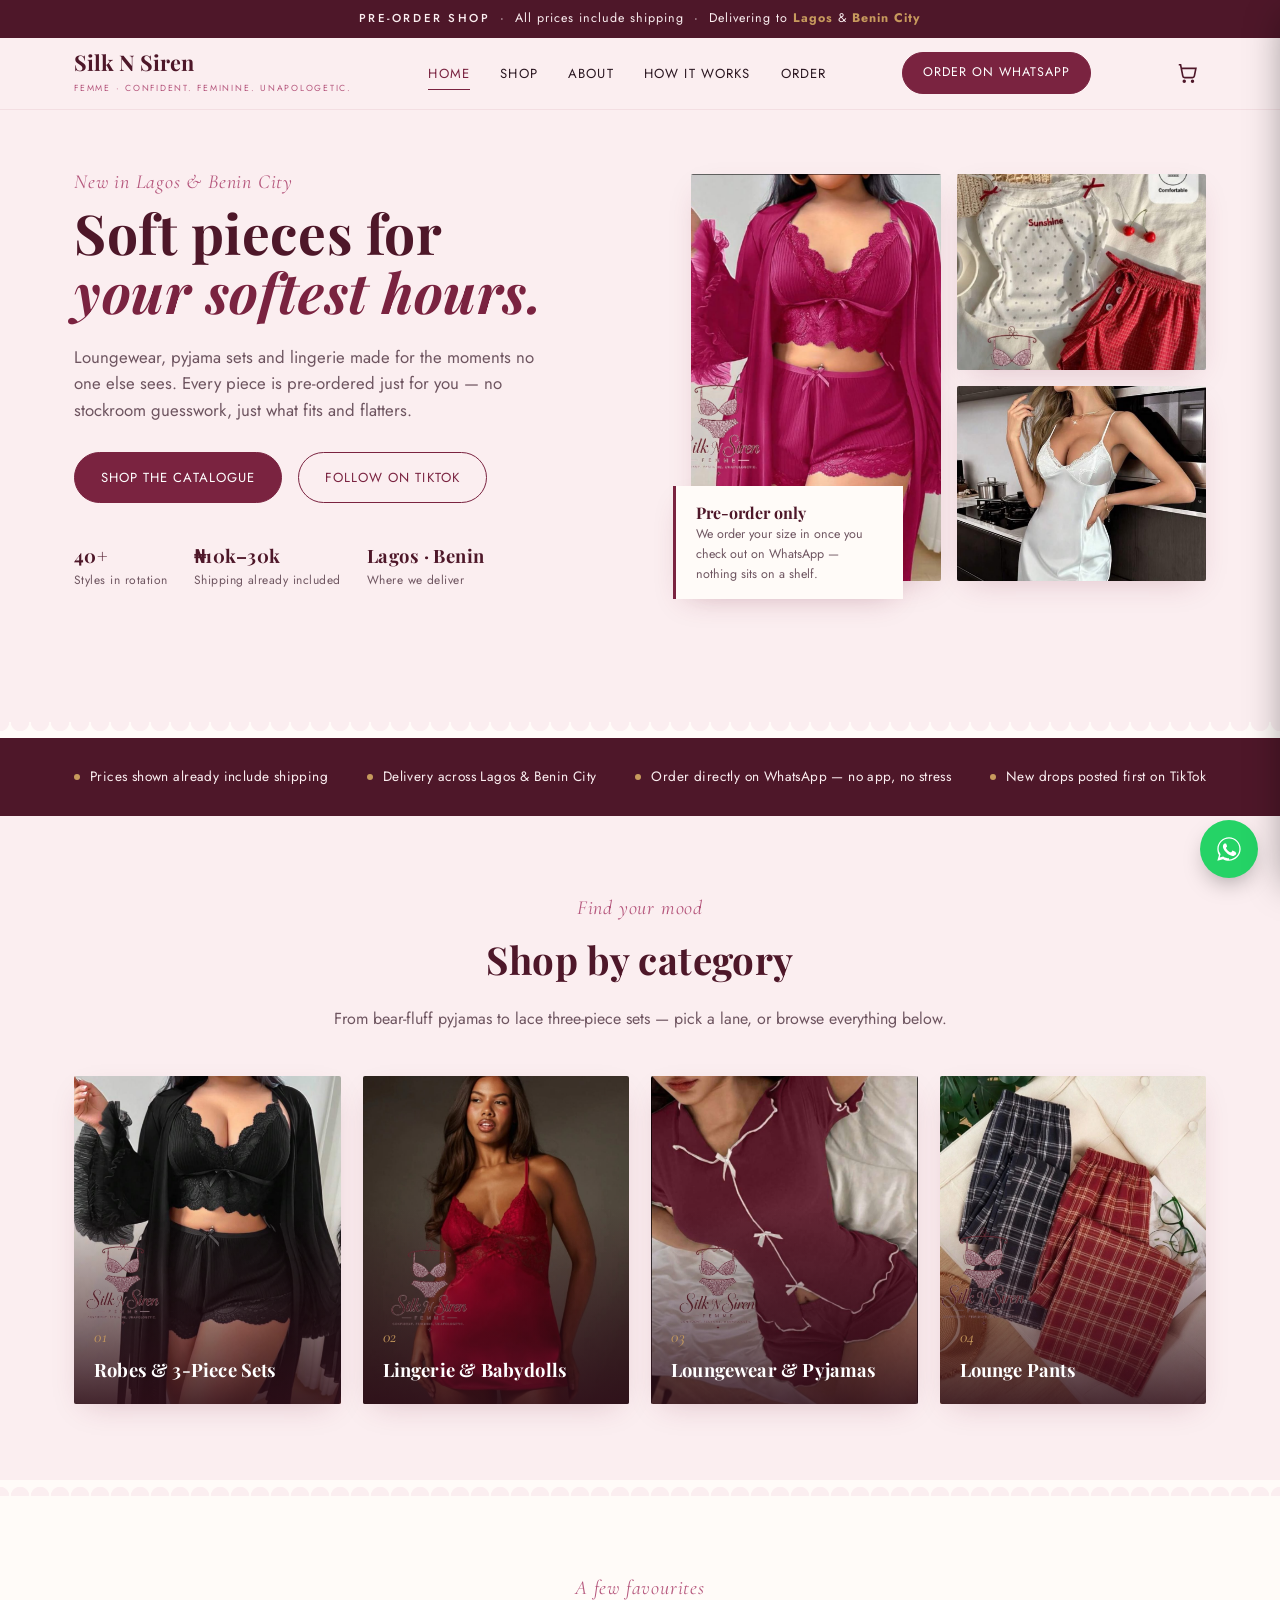
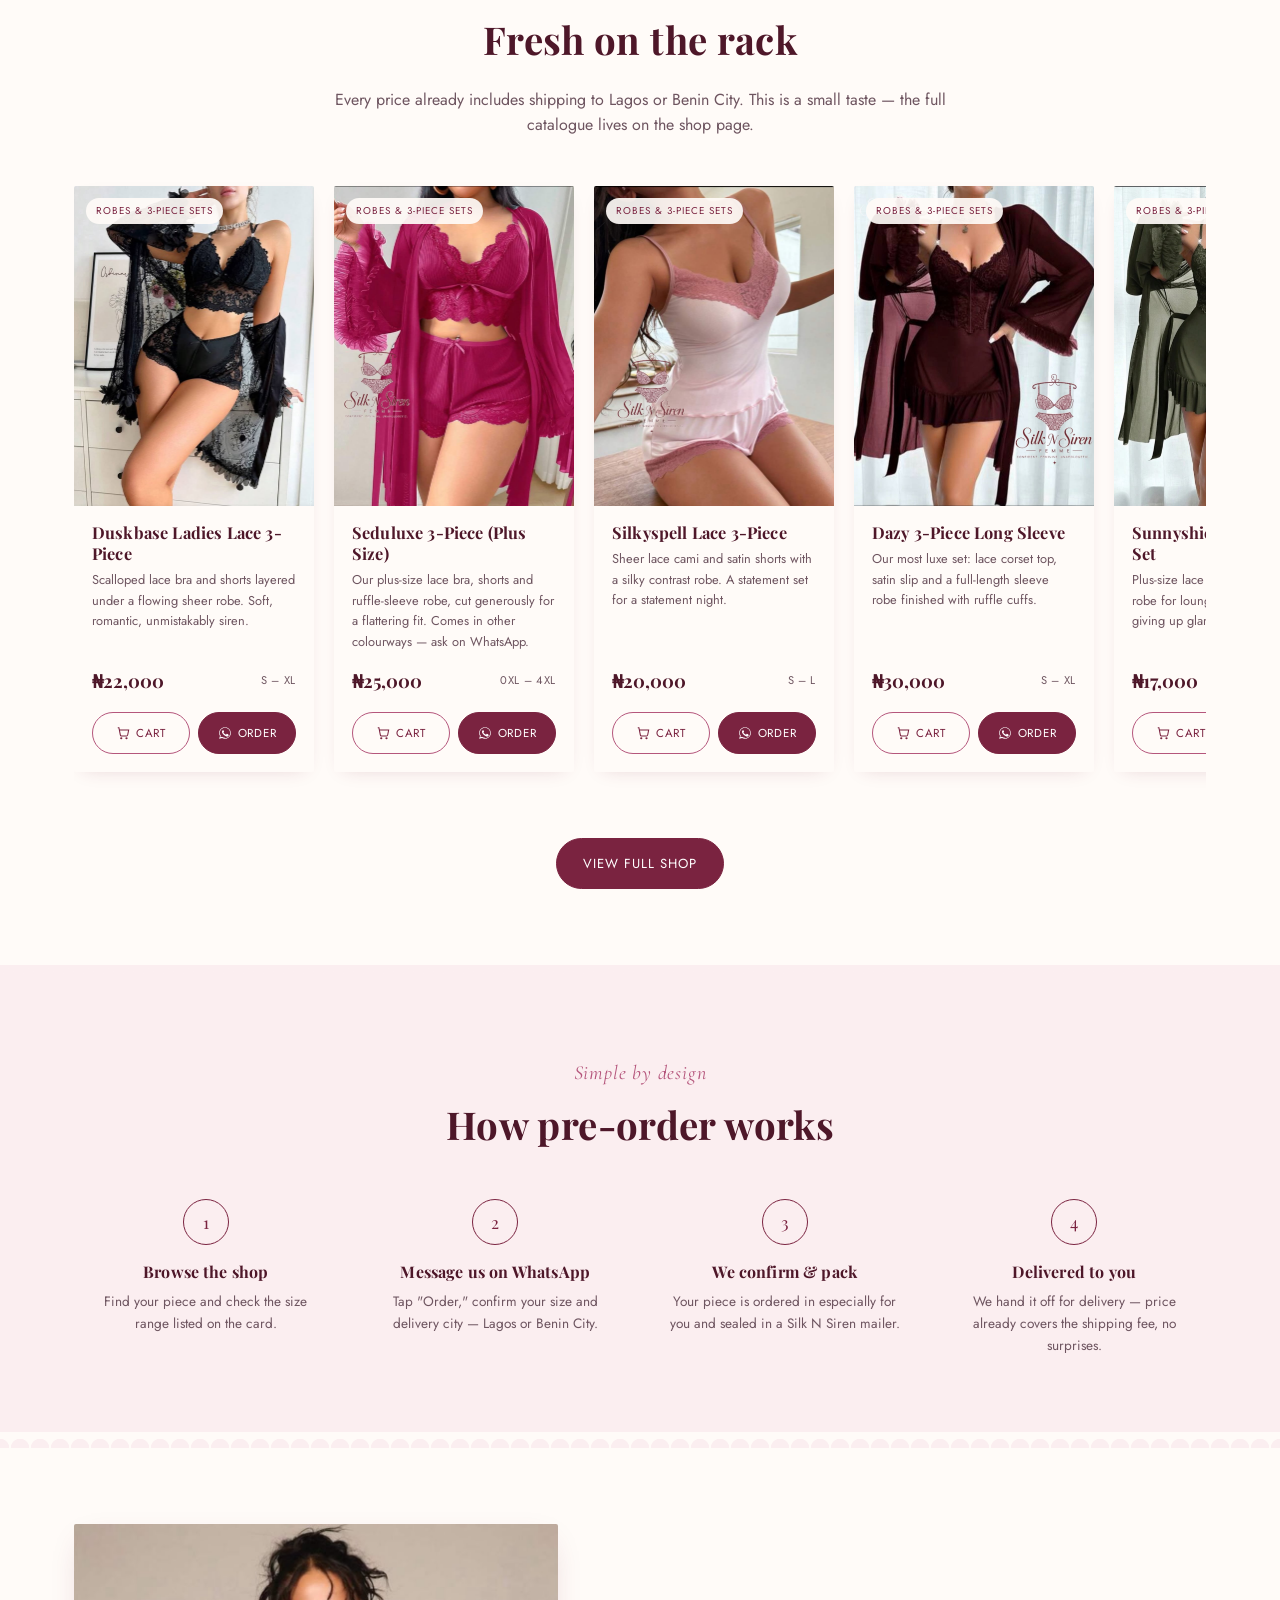
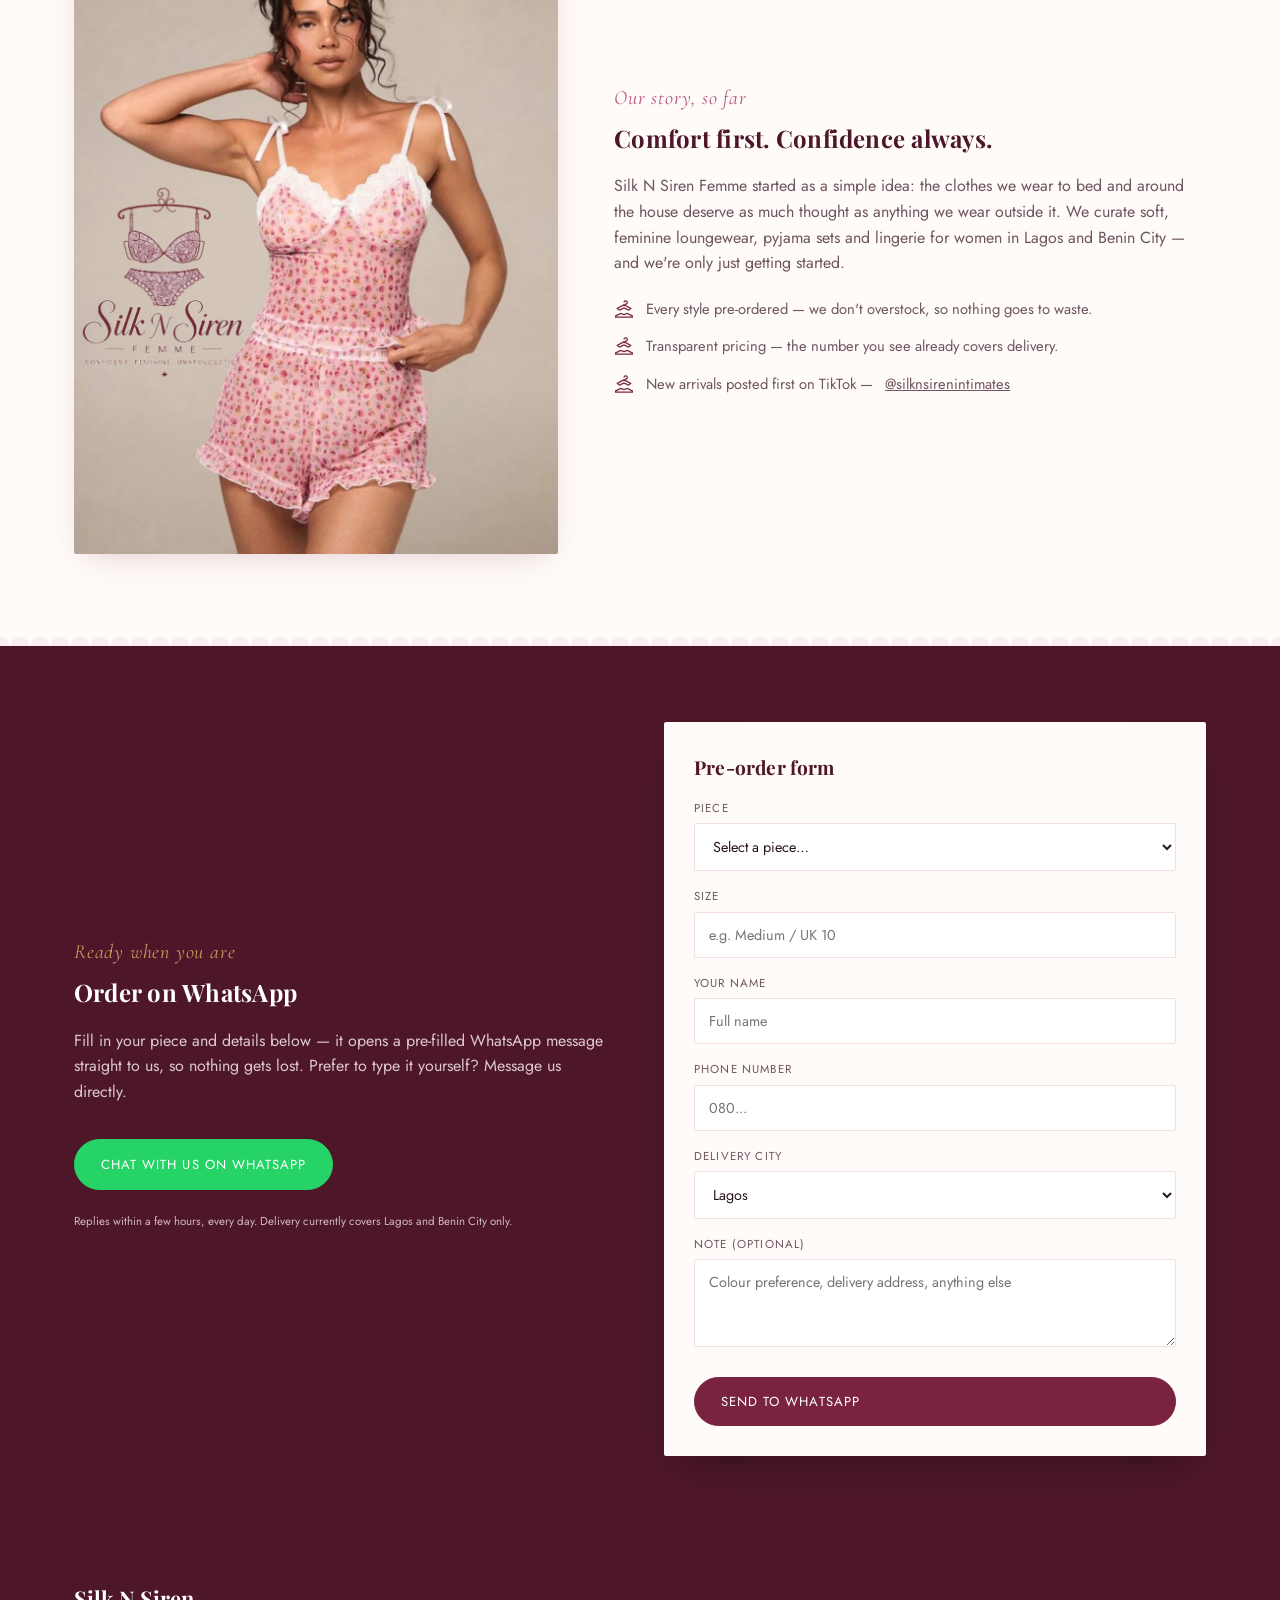
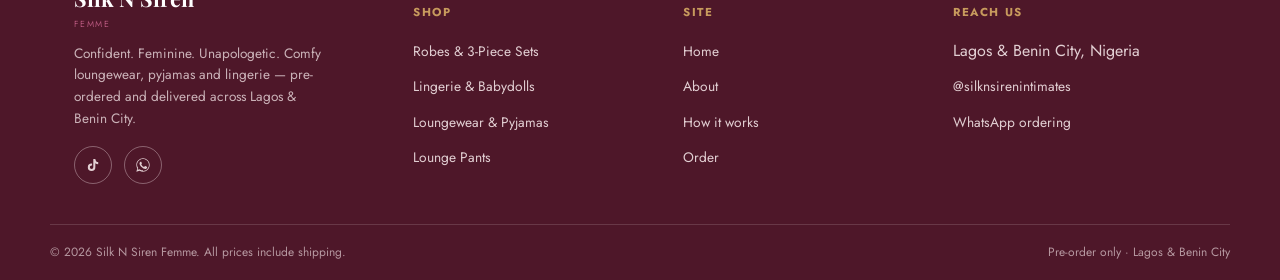
==== commit ab37a437: "Add files via upload" ====
--- a/index.html
+++ b/index.html
@@ -31,6 +31,10 @@
       <a href="#order">Order</a>
     </div>
     <a class="nav-cta" href="#order">Order on WhatsApp</a>
+    <button class="cart-toggle" id="cart-toggle" aria-label="Open cart">
+      <svg viewBox="0 0 24 24" fill="none" stroke="currentColor" stroke-width="1.8"><path d="M3 3h2l2.4 12.2a2 2 0 0 0 2 1.8h8.6a2 2 0 0 0 2-1.6L21.7 7H6"/><circle cx="9" cy="21" r="1"/><circle cx="18" cy="21" r="1"/></svg>
+      <span class="cart-badge hidden" id="cart-badge">0</span>
+    </button>
   </nav>
 </header>
 
@@ -266,6 +270,24 @@
   </div>
 </footer>
 
+<div class="cart-overlay" id="cart-overlay"></div>
+<aside class="cart-drawer" id="cart-drawer" aria-label="Shopping bag">
+  <div class="cart-drawer-head">
+    <h3>Your Bag</h3>
+    <button class="cart-close" id="cart-close" aria-label="Close bag">&times;</button>
+  </div>
+  <div class="cart-items" id="cart-items"></div>
+  <div class="cart-drawer-footer">
+    <div class="cart-subtotal-row">
+      <span>Subtotal</span>
+      <strong id="cart-subtotal-amount">₦0</strong>
+    </div>
+    <p class="order-note" style="margin-bottom:14px;">Shipping to Lagos &amp; Benin City already included in each price.</p>
+    <a class="btn btn-primary" id="cart-checkout" style="width:100%; justify-content:center; background:#25D366; border-color:#25D366;" target="_blank" rel="noopener" href="#order">Checkout on WhatsApp</a>
+    <button class="btn btn-ghost" id="cart-clear" type="button" style="width:100%; margin-top:10px;">Clear bag</button>
+  </div>
+</aside>
+
 <a class="wa-float" href="#order" target="_blank" rel="noopener" aria-label="Chat on WhatsApp" id="wa-float" data-wa-cta>
   <svg viewBox="0 0 24 24" fill="currentColor"><path d="M17.5 14.4c-.3-.1-1.7-.8-2-1-.3-.1-.5-.1-.6.1-.2.3-.7 1-.9 1.2-.2.2-.3.2-.6.1-.3-.1-1.2-.4-2.3-1.4-.9-.8-1.4-1.7-1.6-2-.2-.3 0-.5.1-.6.1-.1.3-.3.4-.5.1-.1.2-.3.3-.4.1-.2 0-.4 0-.5C10.2 9.2 9.8 8 9.6 7.6c-.2-.4-.4-.4-.6-.4h-.5c-.2 0-.5.1-.7.3-.3.3-1 1-1 2.4s1 2.8 1.1 3c.1.2 2 3 4.8 4.3.7.3 1.2.5 1.6.6.7.2 1.3.2 1.8.1.5-.1 1.7-.7 1.9-1.3.2-.6.2-1.1.2-1.2-.1-.1-.3-.2-.5-.3z"/><path d="M12 2C6.5 2 2 6.5 2 12c0 1.9.5 3.6 1.4 5.2L2 22l4.9-1.3C8.4 21.6 10.1 22 12 22c5.5 0 10-4.5 10-10S17.5 2 12 2zm0 18c-1.7 0-3.3-.5-4.7-1.3l-.3-.2-3 .8.8-2.9-.2-.3C3.6 14.7 3.1 13.4 3.1 12c0-4.9 4-8.9 8.9-8.9s8.9 4 8.9 8.9-4 8.9-8.9 8.9z"/></svg>
 </a>
--- a/styles.css
+++ b/styles.css
@@ -98,24 +98,31 @@
 /* -------------------- nav -------------------- */
 header.site{
   position:sticky; top:0; z-index:50;
-  background:rgba(251,238,240,0.92);
-  backdrop-filter: blur(8px);
+  background:var(--blush);
   border-bottom:1px solid var(--blush-deep);
 }
+@supports (backdrop-filter: blur(1px)) or (-webkit-backdrop-filter: blur(1px)){
+  header.site{
+    background:rgba(251,238,240,0.92);
+    -webkit-backdrop-filter: blur(8px);
+    backdrop-filter: blur(8px);
+  }
+}
 .nav{
+  position:relative;
   display:flex; align-items:center; justify-content:space-between;
-  padding:14px 24px;
+  padding:14px 24px; gap:16px;
   max-width:1180px; margin:0 auto;
 }
-.brand{display:flex; align-items:center; gap:10px;}
+.brand{display:flex; align-items:center; gap:10px; flex:none;}
 .brand-mark{width:38px;height:38px;}
-.brand-word{font-family:'Playfair Display', serif; font-weight:700; font-size:1.35rem; color:var(--wine-deep); line-height:1;}
-.brand-sub{display:block; font-family:'Jost'; font-size:.55rem; letter-spacing:.24em; color:var(--wine-light); margin-top:2px;}
-
-.nav-links{display:flex; gap:34px; align-items:center;}
+.brand-word{font-family:'Playfair Display', serif; font-weight:700; font-size:1.35rem; color:var(--wine-deep); line-height:1; white-space:nowrap;}
+.brand-sub{display:block; font-family:'Jost'; font-size:.55rem; letter-spacing:.2em; color:var(--wine-light); margin-top:2px; white-space:nowrap;}
+
+.nav-links{display:flex; gap:clamp(16px,2.4vw,34px); align-items:center; flex-wrap:nowrap;}
 .nav-links a{
   font-size:.82rem; letter-spacing:.08em; text-transform:uppercase;
-  color:var(--ink); position:relative; padding:4px 0;
+  color:var(--ink); position:relative; padding:4px 0; white-space:nowrap;
 }
 .nav-links a::after{
   content:""; position:absolute; left:0; bottom:-2px; width:0; height:1px;
@@ -127,20 +134,28 @@
 .nav-cta{
   background:var(--wine); color:#fff; padding:10px 20px;
   border-radius:999px; font-size:.78rem; letter-spacing:.08em; text-transform:uppercase;
-  border:1px solid var(--wine); transition:background .2s, color .2s;
+  border:1px solid var(--wine); transition:background .2s, color .2s; flex:none; white-space:nowrap;
 }
 .nav-cta:hover{background:var(--wine-deep);}
 
-.nav-toggle{display:none; background:none; border:0; font-size:1.5rem; color:var(--wine-deep);}
+.nav-toggle{display:none; background:none; border:0; font-size:1.5rem; color:var(--wine-deep); flex:none;}
+
+/* Medium widths: keep links but drop the tagline and tighten gaps before the hamburger takes over */
+@media (max-width:1080px){
+  .brand-sub{display:none;}
+}
 
 @media (max-width:900px){
   .nav-links{
-    position:fixed; inset:64px 0 auto 0; background:var(--cream);
-    flex-direction:column; padding:24px; gap:18px;
+    position:absolute; top:100%; left:0; right:0;
+    background:var(--cream); z-index:40;
+    flex-direction:column; align-items:flex-start; padding:24px; gap:18px;
     box-shadow:0 12px 24px -12px rgba(0,0,0,.2);
-    transform:translateY(-130%); transition:transform .3s ease; border-bottom:1px solid var(--blush-deep);
+    transform:translateY(-8px); opacity:0; visibility:hidden;
+    transition:transform .2s ease, opacity .2s ease, visibility .2s;
+    border-bottom:1px solid var(--blush-deep);
   }
-  .nav-links.open{transform:translateY(0);}
+  .nav-links.open{transform:translateY(0); opacity:1; visibility:visible;}
   .nav-cta{display:none;}
   .nav-toggle{display:block;}
 }
@@ -148,8 +163,7 @@
 /* -------------------- hero -------------------- */
 .hero{
   position:relative;
-  padding:64px 0 0;
-  overflow:hidden;
+  padding:56px 0 76px;
 }
 .hero-grid{
   display:grid; grid-template-columns:1.05fr .95fr; gap:48px; align-items:center;
@@ -311,13 +325,23 @@
 .card-price{font-family:'Playfair Display'; font-weight:700; color:var(--wine-deep); font-size:1.15rem;}
 .card-size{font-size:.7rem; letter-spacing:.06em; color:var(--ink-soft); text-transform:uppercase;}
 .card-btn{
-  display:flex; align-items:center; justify-content:center; gap:8px;
-  padding:11px; border-radius:999px; background:var(--wine); color:#fff;
-  font-size:.75rem; letter-spacing:.08em; text-transform:uppercase; border:1px solid var(--wine);
-  transition:background .2s;
+  display:flex; align-items:center; justify-content:center; gap:6px;
+  padding:11px 8px; border-radius:999px; background:var(--wine); color:#fff;
+  font-size:.72rem; letter-spacing:.06em; text-transform:uppercase; border:1px solid var(--wine);
+  transition:background .2s; flex:1; white-space:nowrap;
 }
 .card-btn:hover{background:var(--wine-deep);}
-.card-btn svg{width:15px;height:15px;flex:none;}
+.card-btn svg{width:14px;height:14px;flex:none;}
+
+.card-actions{display:flex; gap:8px;}
+.card-btn-cart{
+  display:flex; align-items:center; justify-content:center; gap:6px;
+  padding:11px 8px; border-radius:999px; background:transparent; color:var(--wine);
+  font-size:.72rem; letter-spacing:.06em; text-transform:uppercase; border:1px solid var(--wine-light);
+  transition:background .2s, color .2s; flex:1; white-space:nowrap;
+}
+.card-btn-cart:hover{background:var(--wine); color:#fff;}
+.card-btn-cart svg{width:14px;height:14px;flex:none;}
 
 .empty-state{
   text-align:center; padding:60px 20px; color:var(--ink-soft);
@@ -374,6 +398,76 @@
   display:flex; align-items:center; justify-content:center; box-shadow:0 10px 24px -8px rgba(0,0,0,.4);
 }
 .wa-float svg{width:28px;height:28px;}
+body.cart-open .wa-float{display:none;}
+
+/* -------------------- cart -------------------- */
+.cart-toggle{
+  position:relative; background:none; border:0; color:var(--wine-deep);
+  width:38px; height:38px; display:flex; align-items:center; justify-content:center; flex:none;
+}
+.cart-toggle svg{width:22px; height:22px;}
+.cart-toggle.pulse{animation:cart-pulse .4s ease;}
+@keyframes cart-pulse{
+  0%{transform:scale(1);}
+  40%{transform:scale(1.22);}
+  100%{transform:scale(1);}
+}
+.cart-badge{
+  position:absolute; top:-2px; right:-4px; min-width:18px; height:18px; padding:0 4px;
+  border-radius:999px; background:var(--wine); color:#fff; font-size:.65rem;
+  display:flex; align-items:center; justify-content:center; line-height:1;
+}
+
+.cart-overlay{
+  position:fixed; inset:0; background:rgba(42,22,32,.45); z-index:70;
+  opacity:0; visibility:hidden; transition:opacity .25s ease, visibility .25s;
+}
+.cart-overlay.open{opacity:1; visibility:visible;}
+
+.cart-drawer{
+  position:fixed; top:0; right:0; bottom:0; width:min(400px, 100vw); z-index:80;
+  background:var(--cream); box-shadow:-14px 0 34px -16px rgba(0,0,0,.35);
+  display:flex; flex-direction:column;
+  transform:translateX(100%); transition:transform .3s ease;
+}
+.cart-drawer.open{transform:translateX(0);}
+.cart-drawer-head{
+  display:flex; align-items:center; justify-content:space-between;
+  padding:20px 22px; border-bottom:1px solid var(--blush-deep); flex:none;
+}
+.cart-drawer-head h3{margin:0; font-size:1.15rem;}
+.cart-close{background:none; border:0; font-size:1.6rem; line-height:1; color:var(--ink-soft); padding:0 4px;}
+.cart-close:hover{color:var(--wine);}
+
+.cart-items{flex:1; overflow-y:auto; padding:10px 22px;}
+.cart-item{
+  display:flex; gap:12px; padding:16px 0; border-bottom:1px solid var(--blush-deep);
+}
+.cart-item img{width:56px; height:70px; object-fit:cover; border-radius:2px; flex:none;}
+.cart-item-info{flex:1; display:flex; flex-direction:column; gap:4px;}
+.cart-item-info h4{margin:0; font-size:.88rem; font-family:'Jost'; font-weight:500; color:var(--ink); line-height:1.3;}
+.cart-item-size{font-size:.68rem; letter-spacing:.05em; text-transform:uppercase; color:var(--ink-soft);}
+.cart-item-row{display:flex; align-items:center; justify-content:space-between; margin-top:4px;}
+.cart-item-price{font-family:'Playfair Display'; font-weight:700; color:var(--wine-deep); font-size:.9rem;}
+.cart-item-remove{background:none; border:0; color:var(--ink-soft); font-size:1.2rem; line-height:1; flex:none; padding:0 2px;}
+.cart-item-remove:hover{color:#b3261e;}
+
+.qty-stepper{
+  display:flex; align-items:center; gap:10px; border:1px solid var(--blush-deep);
+  border-radius:999px; padding:2px 10px;
+}
+.qty-stepper button{background:none; border:0; color:var(--wine); font-size:1rem; line-height:1; width:16px;}
+.qty-stepper span{font-size:.82rem; min-width:14px; text-align:center;}
+
+.cart-drawer-footer{padding:18px 22px 22px; border-top:1px solid var(--blush-deep); flex:none;}
+.cart-subtotal-row{display:flex; justify-content:space-between; align-items:center; margin-bottom:10px;}
+.cart-subtotal-row span{font-size:.8rem; letter-spacing:.06em; text-transform:uppercase; color:var(--ink-soft);}
+.cart-subtotal-row strong{font-family:'Playfair Display'; font-size:1.3rem; color:var(--wine-deep);}
+#cart-checkout.disabled{pointer-events:none; opacity:.5;}
+
+@media (max-width:480px){
+  .cart-drawer{width:100vw;}
+}
 
 /* -------------------- footer -------------------- */
 footer{background:var(--wine-deep); color:rgba(251,238,240,.85); padding-top:56px;}
@@ -416,7 +510,8 @@
 
 @media (max-width:900px){
   .hero-grid{grid-template-columns:1fr;}
-  .hero-collage{order:-1;}
+  .hero-collage{order:-1; margin-bottom:8px;}
+  .hero-tag{position:static; margin-top:16px; max-width:none; border-left:none; border-top:3px solid var(--wine);}
   .order-grid{grid-template-columns:1fr;}
   .steps{row-gap:30px;}
 }
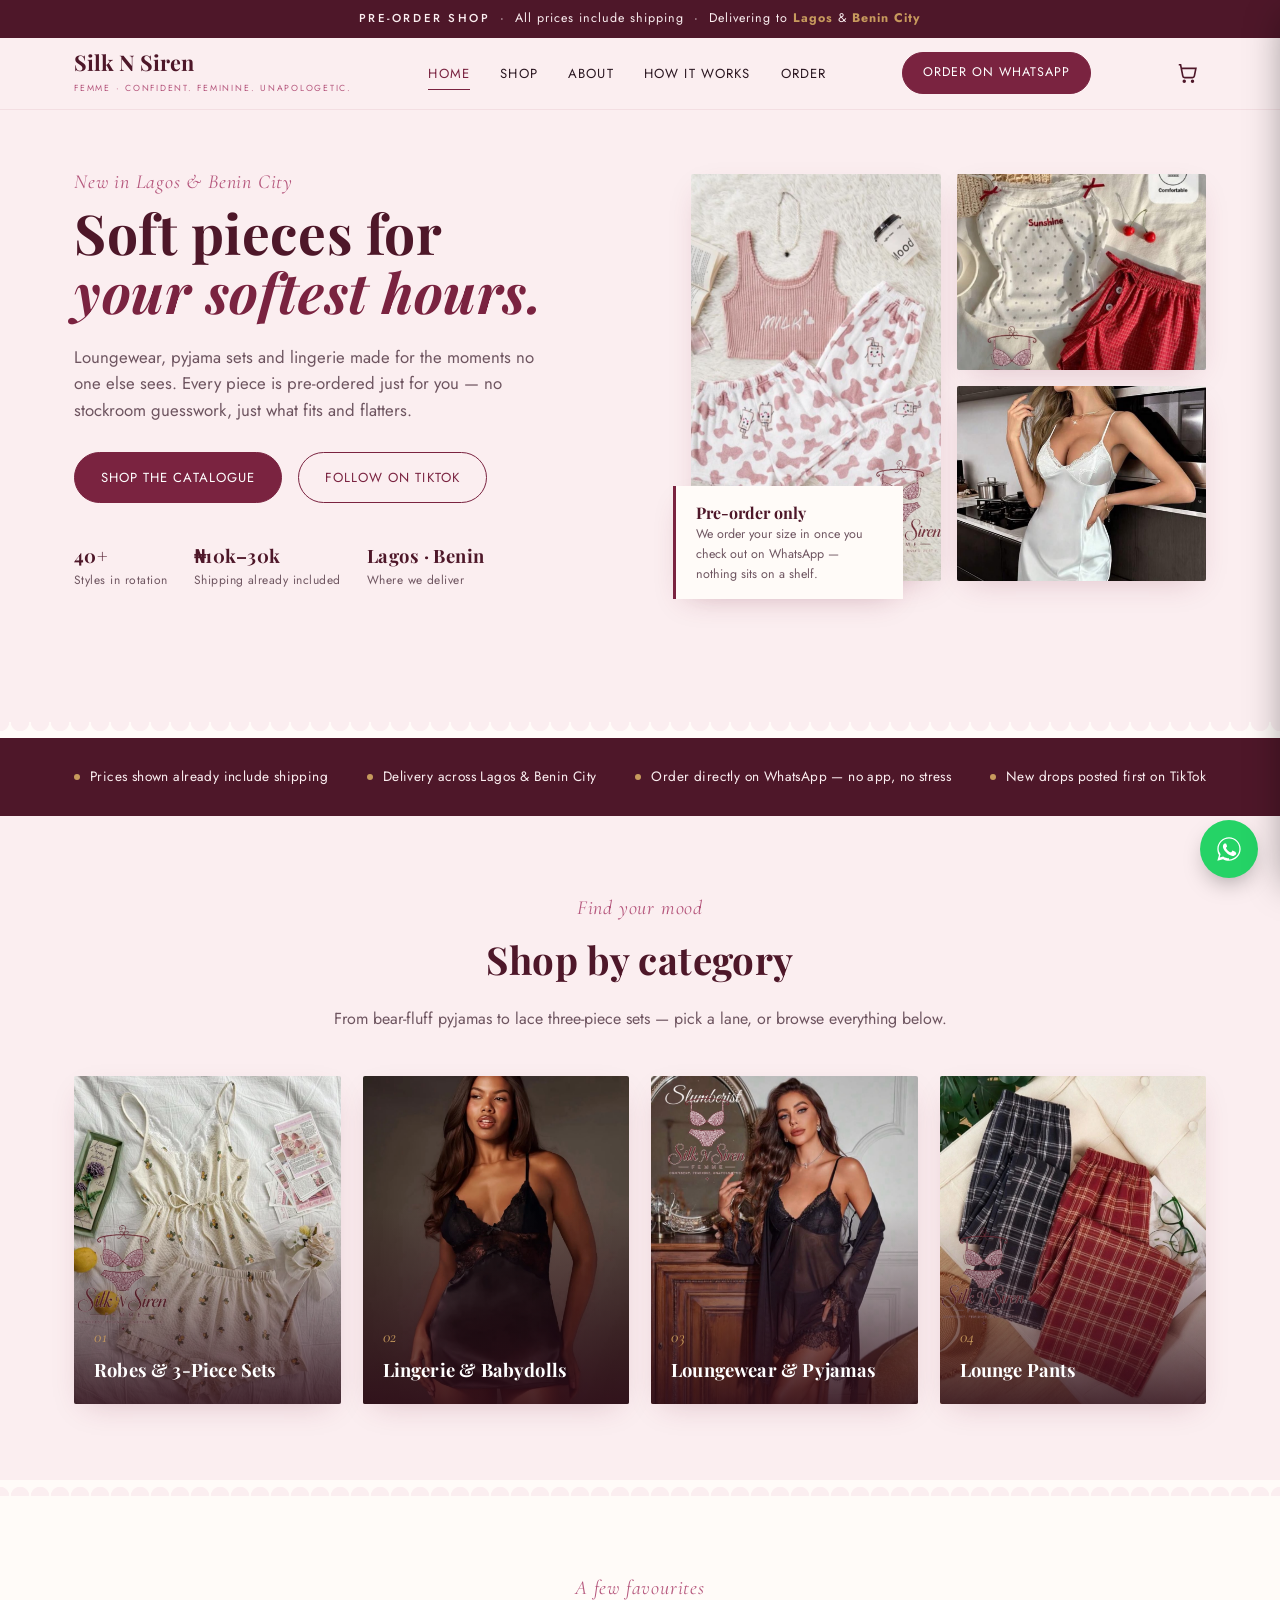
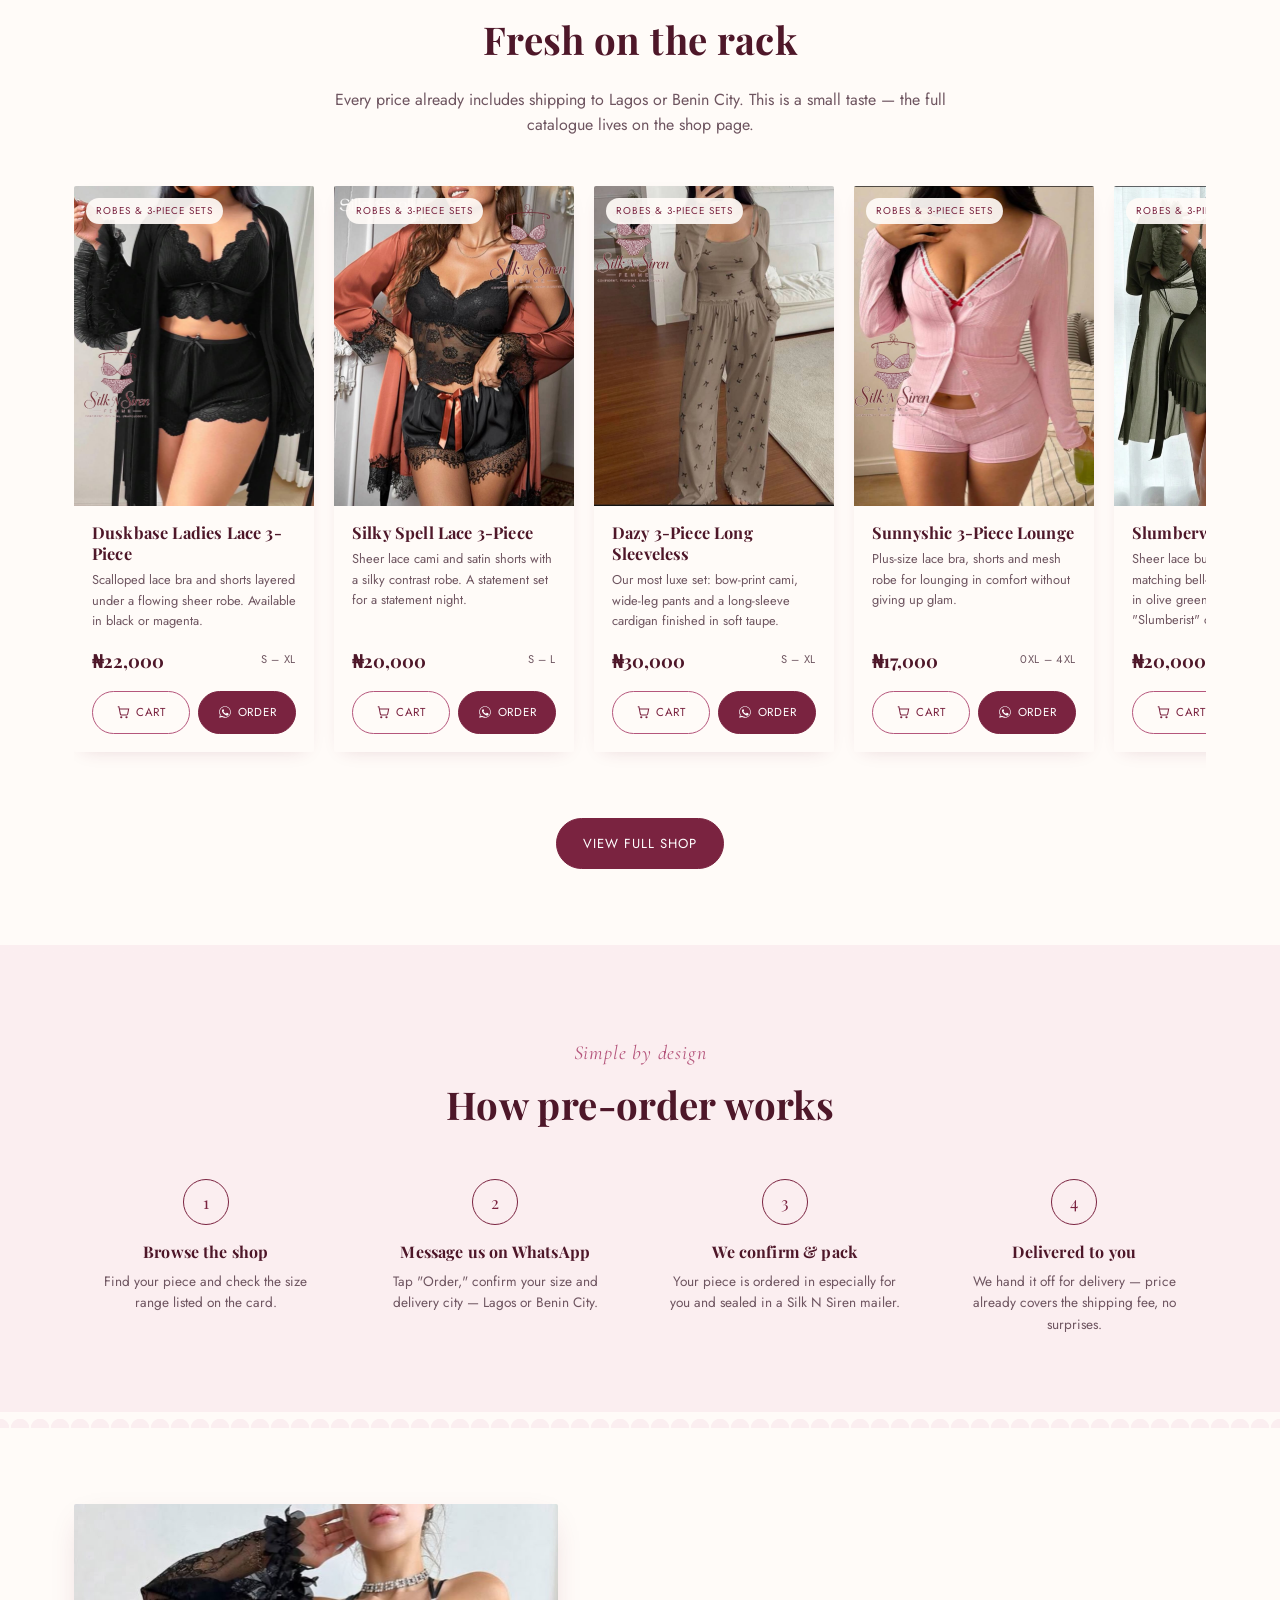
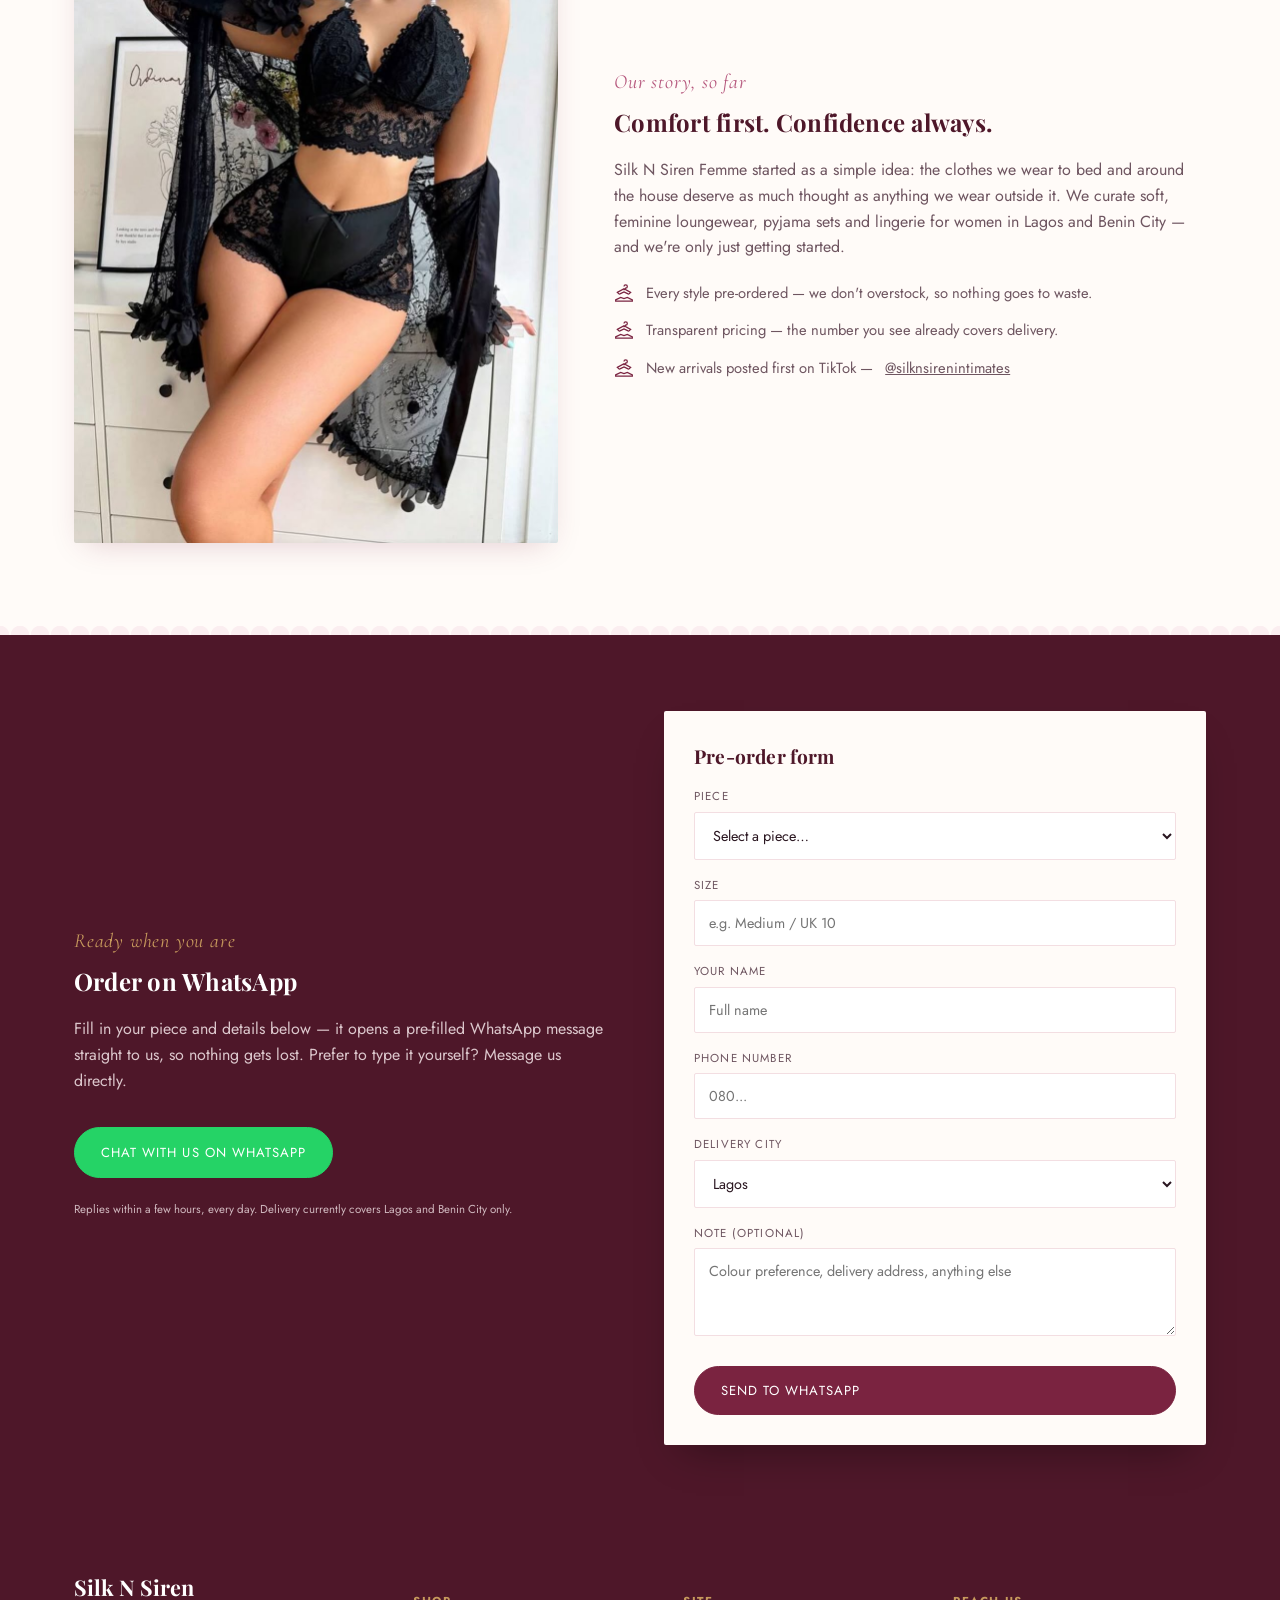
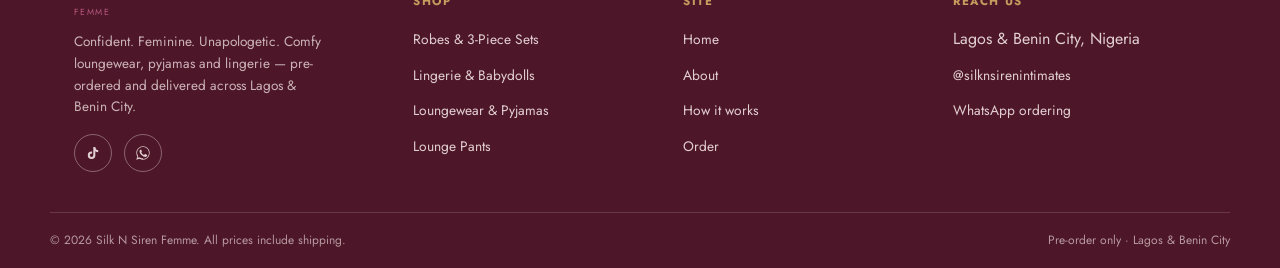
==== commit 51d6154a: "Add files via upload" ====
--- a/index.html
+++ b/index.html
@@ -58,9 +58,9 @@
         </div>
       </div>
       <div class="hero-collage">
-        <img class="tall" src="images/IMG-20260710-WA0076.jpg" alt="Silk N Siren Femme lace three-piece set">
-        <img class="short" src="images/IMG-20260710-WA0086.jpg" alt="Cherry two-piece pyjama set">
-        <img class="short" src="images/61082.jpg" alt="Satin lace babydoll">
+        <img class="tall" src="images/fur_scoop_neck_3_piece__25000.jpg" alt="Silk N Siren Femme lace three-piece set">
+        <img class="short" src="images/cherry_2_piece_pyjamas_12000.jpg" alt="Cherry two-piece pyjama set">
+        <img class="short" src="images/crystal_vow_split_lacelingerie__16000.jpg" alt="Satin lace babydoll">
         <div class="hero-tag"><b>Pre-order only</b>We order your size in once you check out on WhatsApp — nothing sits on a shelf.</div>
       </div>
     </div>
@@ -88,19 +88,19 @@
       </div>
       <div class="cat-grid">
         <a class="cat-card" href="shop.html#Robes%20%26%203-Piece%20Sets">
-          <img src="images/IMG-20260710-WA0074.jpg" alt="Robes and three-piece sets">
+          <img src="images/cottage_slumber_2_piece_14000.jpg" alt="Robes and three-piece sets">
           <div class="cat-card-label"><span class="eyebrow">01</span><h3>Robes &amp; 3-Piece Sets</h3></div>
         </a>
         <a class="cat-card" href="shop.html#Lingerie%20%26%20Babydolls">
-          <img src="images/61079.jpg" alt="Lingerie and babydolls">
+          <img src="images/missguided_satin_lingerie__17000__1_.jpg" alt="Lingerie and babydolls">
           <div class="cat-card-label"><span class="eyebrow">02</span><h3>Lingerie &amp; Babydolls</h3></div>
         </a>
         <a class="cat-card" href="shop.html#Loungewear%20%26%20Pyjama%20Sets">
-          <img src="images/IMG-20260710-WA0132.jpg" alt="Loungewear and pyjama sets">
+          <img src="images/contrast_lace_2_piece_lingerie__comes_in_multi_colours__15000.jpg" alt="Loungewear and pyjama sets">
           <div class="cat-card-label"><span class="eyebrow">03</span><h3>Loungewear &amp; Pyjamas</h3></div>
         </a>
         <a class="cat-card" href="shop.html#Lounge%20Pants">
-          <img src="images/IMG-20260710-WA0119.jpg" alt="Lounge pants">
+          <img src="images/lounge_pants__10000.jpg" alt="Lounge pants">
           <div class="cat-card-label"><span class="eyebrow">04</span><h3>Lounge Pants</h3></div>
         </a>
       </div>
@@ -163,7 +163,7 @@
   <!-- ============ ABOUT ============ -->
   <section id="about" style="background:var(--cream);">
     <div class="container about-grid">
-      <img src="images/IMG-20260710-WA0088.jpg" alt="Silk N Siren Femme model">
+      <img src="images/seduluxe_3_piece__comes_in_other_multi_color__25000.jpg" alt="Silk N Siren Femme model">
       <div>
         <span class="eyebrow">Our story, so far</span>
         <h2>Comfort first. Confidence always.</h2>
